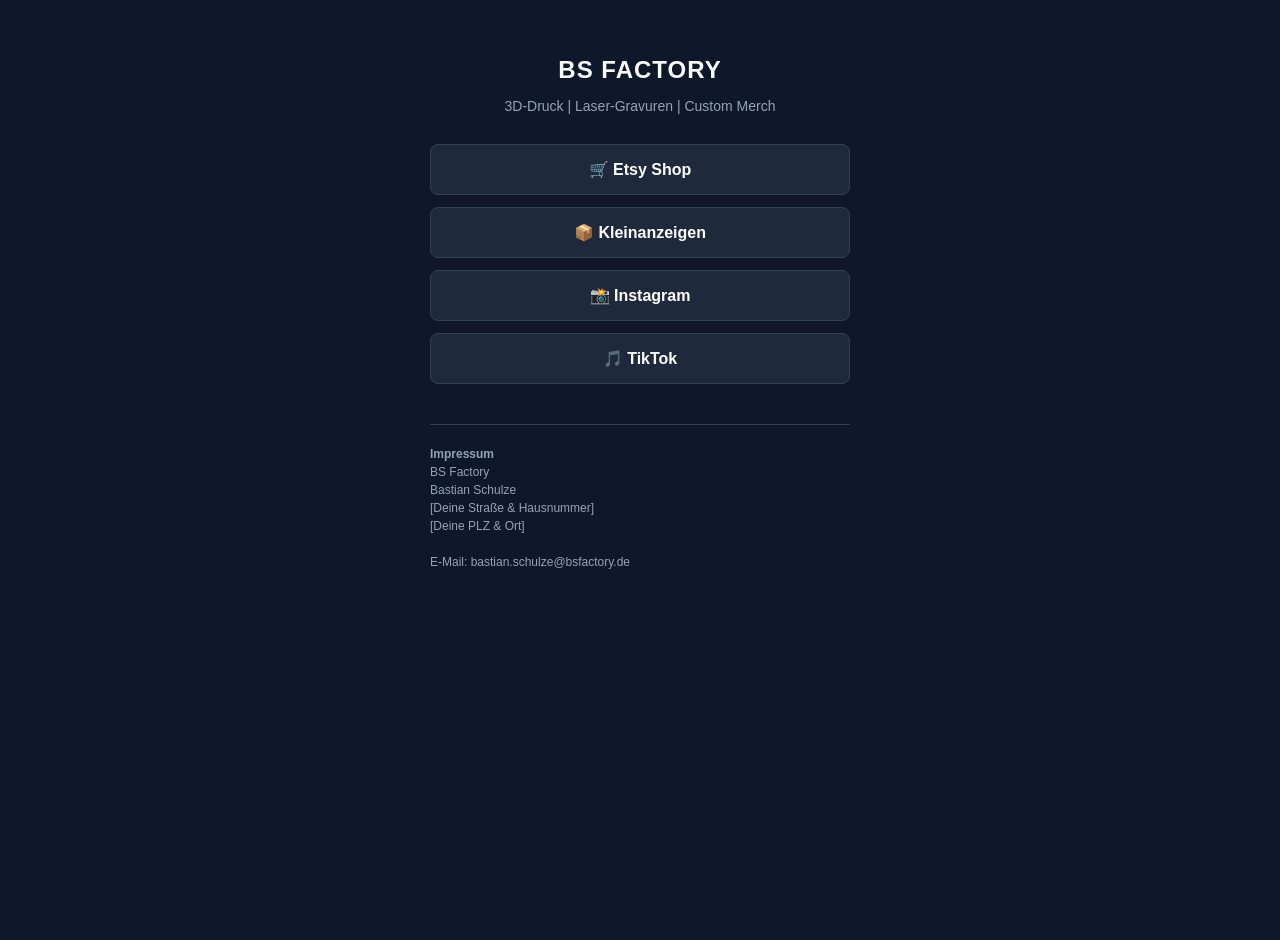
==== index.html @ 477f0db8 "Rename gemini-code-1785264248772.html to index.html" ====
<!DOCTYPE html>
<html lang="de">
<head>
    <meta charset="UTF-8">
    <meta name="viewport" content="width=device-width, initial-scale=1.0">
    <title>BS Factory | Übersichtsseite</title>
    <style>
        body { font-family: -apple-system, BlinkMacSystemFont, "Segoe UI", Roboto, Helvetica, Arial, sans-serif; background-color: #0f172a; color: #f8fafc; margin: 0; padding: 20px; display: flex; justify-content: center; min-height: 100vh; }
        .container { max-width: 420px; width: 100%; text-align: center; padding-top: 20px; }
        h1 { font-size: 24px; font-weight: bold; margin-bottom: 5px; letter-spacing: 1px; }
        p.subtitle { color: #94a3b8; font-size: 14px; margin-bottom: 30px; }
        .btn { display: block; background-color: #1e293b; color: #ffffff; text-decoration: none; padding: 15px 20px; margin-bottom: 12px; border-radius: 8px; font-weight: 600; border: 1px solid #334155; transition: all 0.2s ease; }
        .btn:hover { background-color: #334155; border-color: #475569; transform: translateY(-2px); }
        .legal { margin-top: 40px; padding-top: 20px; border-top: 1px solid #334155; font-size: 12px; color: #94a3b8; text-align: left; line-height: 1.5; }
    </style>
</head>
<body>
    <div class="container">
        <h1>BS FACTORY</h1>
        <p class="subtitle">3D-Druck | Laser-Gravuren | Custom Merch</p>

        <!-- Deine Links -->
        <a href="https://www.etsy.com/shop/DEIN-ETSY-SHOP" class="btn" target="_blank">🛒 Etsy Shop</a>
        <a href="https://www.kleinanzeigen.de/pro/DEIN-PROFIL" class="btn" target="_blank">📦 Kleinanzeigen</a>
        <a href="https://www.instagram.com/DEIN-INSTAGRAM" class="btn" target="_blank">📸 Instagram</a>
        <a href="https://www.tiktok.com/@DEIN-TIKTOK" class="btn" target="_blank">🎵 TikTok</a>

        <!-- Rechtssicheres Impressum -->
        <div class="legal">
            <strong>Impressum</strong><br>
            BS Factory<br>
            Bastian Schulze<br>
            [Deine Straße & Hausnummer]<br>
            [Deine PLZ & Ort]<br><br>
            E-Mail: bastian.schulze@bsfactory.de
        </div>
    </div>
</body>
</html>
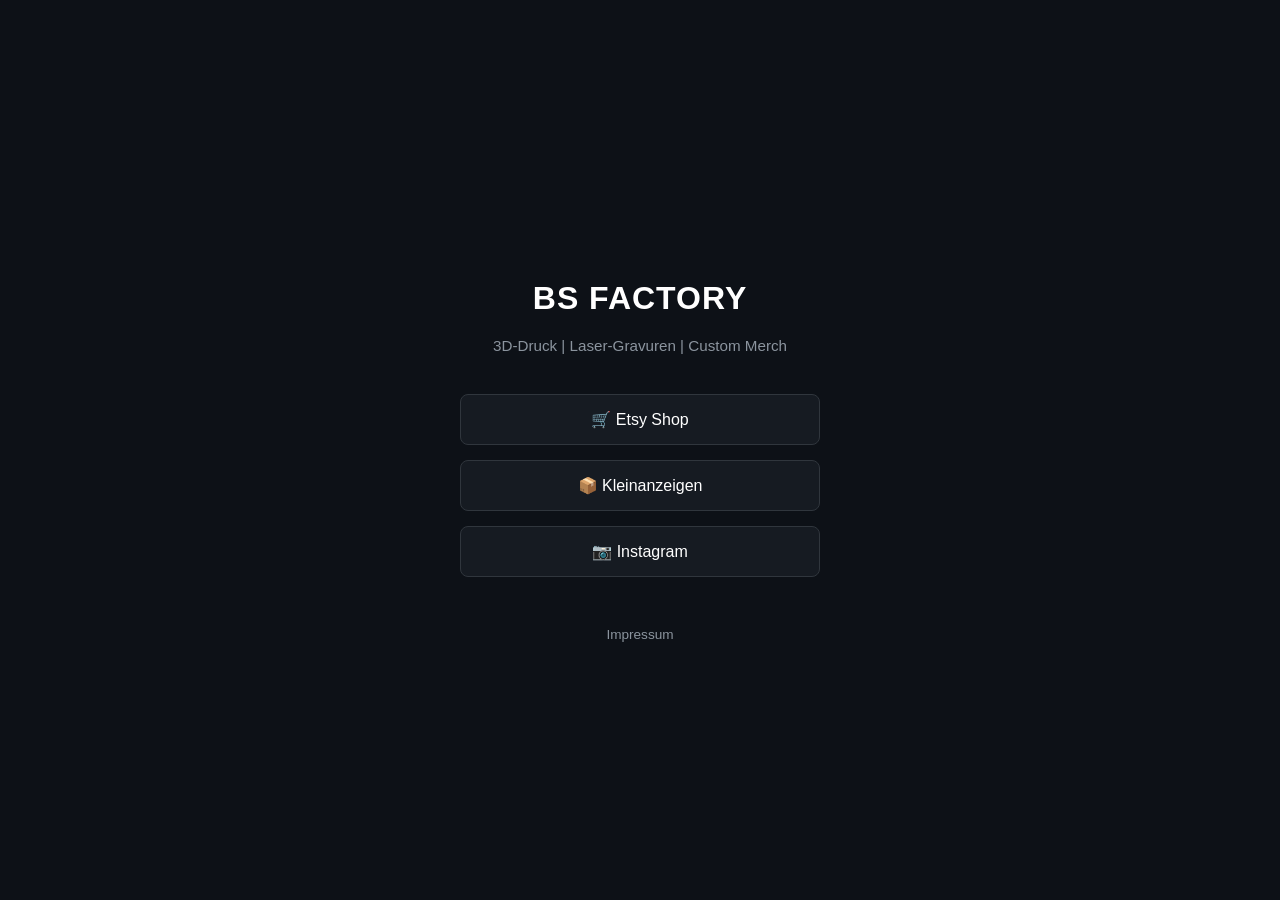
==== commit b84fe62a: "Refactor index.html with new styles and links Updated the title and improved the styling of the page" ====
--- a/index.html
+++ b/index.html
@@ -3,37 +3,83 @@
 <head>
     <meta charset="UTF-8">
     <meta name="viewport" content="width=device-width, initial-scale=1.0">
-    <title>BS Factory | Übersichtsseite</title>
+    <title>BS Factory</title>
     <style>
-        body { font-family: -apple-system, BlinkMacSystemFont, "Segoe UI", Roboto, Helvetica, Arial, sans-serif; background-color: #0f172a; color: #f8fafc; margin: 0; padding: 20px; display: flex; justify-content: center; min-height: 100vh; }
-        .container { max-width: 420px; width: 100%; text-align: center; padding-top: 20px; }
-        h1 { font-size: 24px; font-weight: bold; margin-bottom: 5px; letter-spacing: 1px; }
-        p.subtitle { color: #94a3b8; font-size: 14px; margin-bottom: 30px; }
-        .btn { display: block; background-color: #1e293b; color: #ffffff; text-decoration: none; padding: 15px 20px; margin-bottom: 12px; border-radius: 8px; font-weight: 600; border: 1px solid #334155; transition: all 0.2s ease; }
-        .btn:hover { background-color: #334155; border-color: #475569; transform: translateY(-2px); }
-        .legal { margin-top: 40px; padding-top: 20px; border-top: 1px solid #334155; font-size: 12px; color: #94a3b8; text-align: left; line-height: 1.5; }
+        body {
+            background-color: #0d1117;
+            color: #c9d1d9;
+            font-family: -apple-system, BlinkMacSystemFont, "Segoe UI", Roboto, Helvetica, Arial, sans-serif;
+            display: flex;
+            flex-direction: column;
+            align-items: center;
+            justify-content: center;
+            min-height: 100vh;
+            margin: 0;
+        }
+        h1 {
+            font-size: 2rem;
+            margin-bottom: 5px;
+            color: #ffffff;
+            letter-spacing: 1px;
+        }
+        p {
+            color: #8b949e;
+            font-size: 0.95rem;
+            margin-bottom: 40px;
+        }
+        .links-container {
+            display: flex;
+            flex-direction: column;
+            gap: 15px;
+            width: 100%;
+            max-width: 400px;
+            padding: 0 20px;
+            box-sizing: border-box;
+        }
+        .btn {
+            background-color: #161b22;
+            color: #ffffff;
+            border: 1px solid #30363d;
+            padding: 15px 20px;
+            text-align: center;
+            text-decoration: none;
+            border-radius: 8px;
+            font-size: 1rem;
+            font-weight: 500;
+            transition: all 0.2s ease;
+        }
+        .btn:hover {
+            background-color: #21262d;
+            border-color: #8b949e;
+        }
+        footer {
+            margin-top: 50px;
+            font-size: 0.85rem;
+        }
+        footer a {
+            color: #8b949e;
+            text-decoration: none;
+        }
+        footer a:hover {
+            color: #ffffff;
+            text-decoration: underline;
+        }
     </style>
 </head>
 <body>
-    <div class="container">
-        <h1>BS FACTORY</h1>
-        <p class="subtitle">3D-Druck | Laser-Gravuren | Custom Merch</p>
 
-        <!-- Deine Links -->
-        <a href="https://www.etsy.com/shop/DEIN-ETSY-SHOP" class="btn" target="_blank">🛒 Etsy Shop</a>
-        <a href="https://www.kleinanzeigen.de/pro/DEIN-PROFIL" class="btn" target="_blank">📦 Kleinanzeigen</a>
-        <a href="https://www.instagram.com/DEIN-INSTAGRAM" class="btn" target="_blank">📸 Instagram</a>
-        <a href="https://www.tiktok.com/@DEIN-TIKTOK" class="btn" target="_blank">🎵 TikTok</a>
+    <h1>BS FACTORY</h1>
+    <p>3D-Druck | Laser-Gravuren | Custom Merch</p>
 
-        <!-- Rechtssicheres Impressum -->
-        <div class="legal">
-            <strong>Impressum</strong><br>
-            BS Factory<br>
-            Bastian Schulze<br>
-            [Deine Straße & Hausnummer]<br>
-            [Deine PLZ & Ort]<br><br>
-            E-Mail: bastian.schulze@bsfactory.de
-        </div>
+    <div class="links-container">
+        <a href="https://www.etsy.com/shop/BSFactoryOfficial?ref=dashboard-header" class="btn" target="_blank" rel="noopener">🛒 Etsy Shop</a>
+        <a href="https://www.kleinanzeigen.de/s-bestandsliste.html?userId=76785215" class="btn" target="_blank" rel="noopener">📦 Kleinanzeigen</a>
+        <a href="https://www.instagram.com/bsfactory.official/" class="btn" target="_blank" rel="noopener">📷 Instagram</a>
     </div>
+
+    <footer>
+        <a href="impressum.html">Impressum</a>
+    </footer>
+
 </body>
 </html>
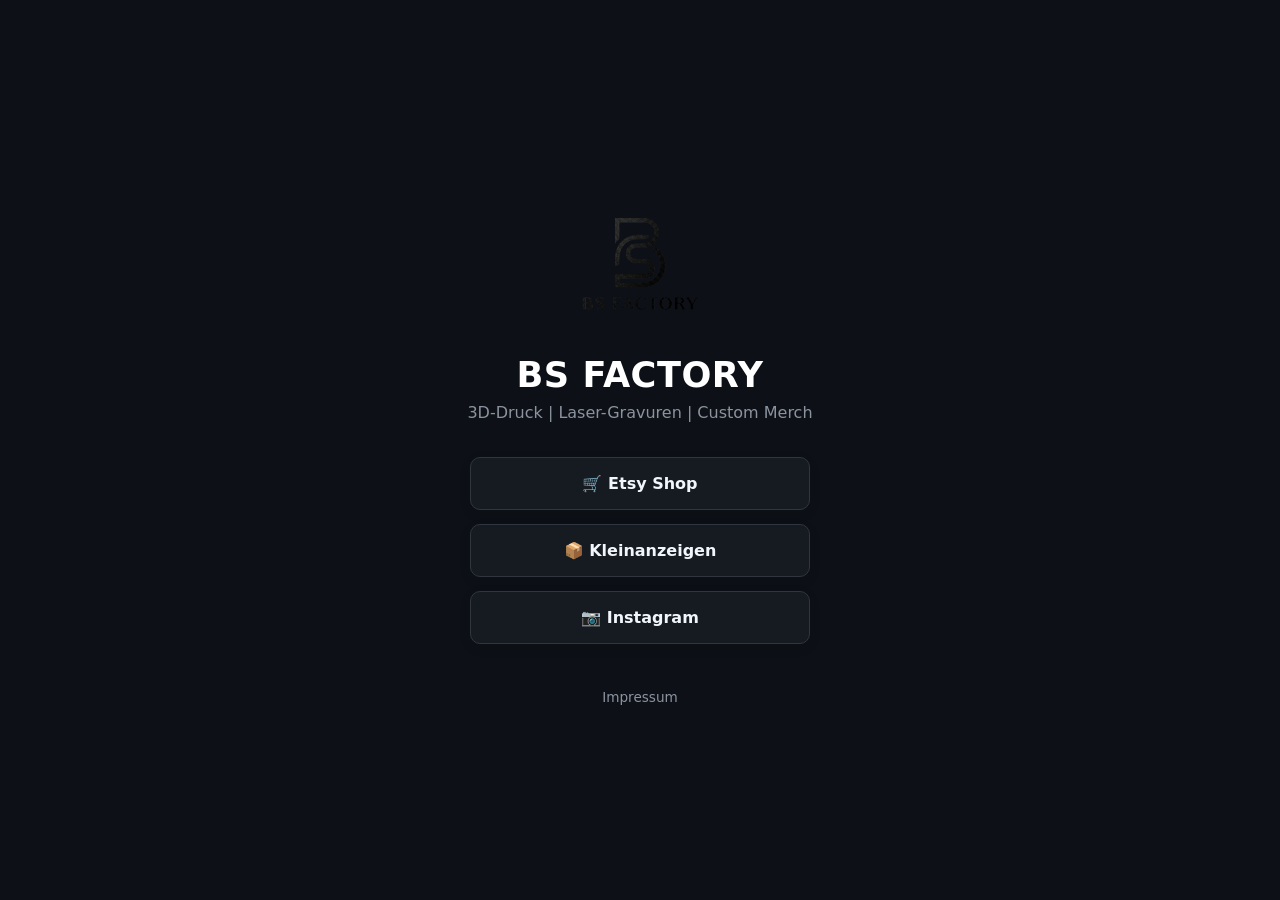
==== commit 31ea23c1: "Update styles and layout in index.html" ====
--- a/index.html
+++ b/index.html
@@ -7,58 +7,68 @@
     <style>
         body {
             background-color: #0d1117;
-            color: #c9d1d9;
-            font-family: -apple-system, BlinkMacSystemFont, "Segoe UI", Roboto, Helvetica, Arial, sans-serif;
+            color: #f0f6fc;
+            font-family: system-ui, -apple-system, BlinkMacSystemFont, "Segoe UI", Roboto, Oxygen, Ubuntu, Cantarell, sans-serif;
             display: flex;
             flex-direction: column;
             align-items: center;
             justify-content: center;
             min-height: 100vh;
             margin: 0;
+            text-align: center;
+        }
+        .logo {
+            max-width: 140px;
+            height: auto;
+            margin-bottom: 20px;
         }
         h1 {
-            font-size: 2rem;
-            margin-bottom: 5px;
+            font-size: 2.2rem;
+            margin: 0 0 8px 0;
             color: #ffffff;
-            letter-spacing: 1px;
+            font-weight: 700;
+            letter-spacing: 0.5px;
         }
         p {
             color: #8b949e;
-            font-size: 0.95rem;
-            margin-bottom: 40px;
+            font-size: 1rem;
+            margin: 0 0 35px 0;
         }
         .links-container {
             display: flex;
             flex-direction: column;
-            gap: 15px;
+            gap: 14px;
             width: 100%;
-            max-width: 400px;
+            max-width: 380px;
             padding: 0 20px;
             box-sizing: border-box;
         }
         .btn {
             background-color: #161b22;
-            color: #ffffff;
+            color: #f0f6fc;
             border: 1px solid #30363d;
-            padding: 15px 20px;
+            padding: 16px 20px;
             text-align: center;
             text-decoration: none;
-            border-radius: 8px;
+            border-radius: 10px;
             font-size: 1rem;
-            font-weight: 500;
+            font-weight: 600;
             transition: all 0.2s ease;
+            box-shadow: 0 4px 12px rgba(0, 0, 0, 0.1);
         }
         .btn:hover {
             background-color: #21262d;
             border-color: #8b949e;
+            transform: translateY(-1px);
         }
         footer {
-            margin-top: 50px;
+            margin-top: 45px;
             font-size: 0.85rem;
         }
         footer a {
             color: #8b949e;
             text-decoration: none;
+            transition: color 0.2s;
         }
         footer a:hover {
             color: #ffffff;
@@ -67,6 +77,9 @@
     </style>
 </head>
 <body>
+
+    <!-- Falls dein Logo anders heißt, passe hier den Dateinamen bei 'src' an -->
+    <img src="logo.png" alt="BS Factory Logo" class="logo">
 
     <h1>BS FACTORY</h1>
     <p>3D-Druck | Laser-Gravuren | Custom Merch</p>
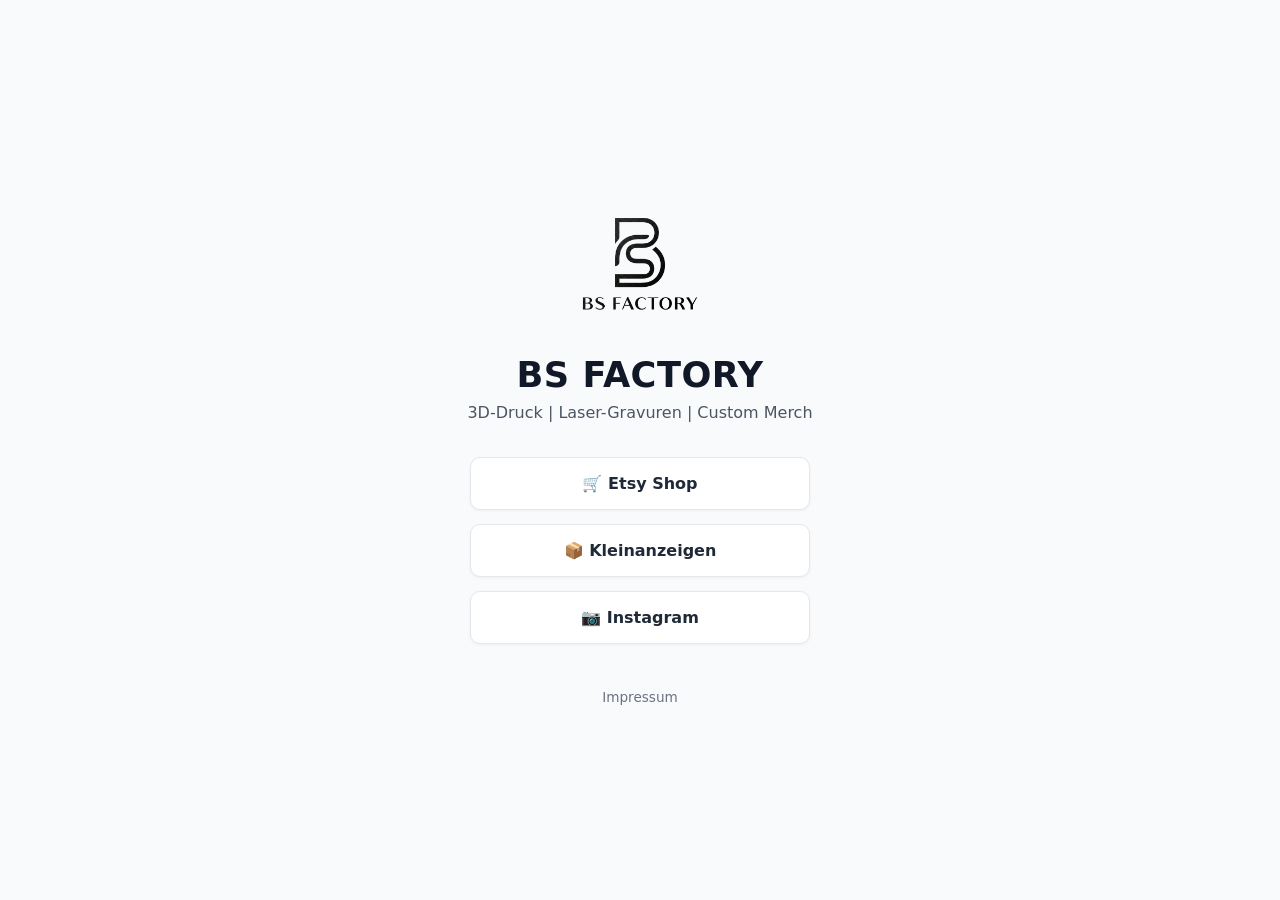
==== commit fcf222fd: "Change background and text colors in index.html Updated the color scheme and styles for improved aes" ====
--- a/index.html
+++ b/index.html
@@ -6,8 +6,8 @@
     <title>BS Factory</title>
     <style>
         body {
-            background-color: #0d1117;
-            color: #f0f6fc;
+            background-color: #f9fafb;
+            color: #1f2937;
             font-family: system-ui, -apple-system, BlinkMacSystemFont, "Segoe UI", Roboto, Oxygen, Ubuntu, Cantarell, sans-serif;
             display: flex;
             flex-direction: column;
@@ -25,12 +25,12 @@
         h1 {
             font-size: 2.2rem;
             margin: 0 0 8px 0;
-            color: #ffffff;
+            color: #111827;
             font-weight: 700;
             letter-spacing: 0.5px;
         }
         p {
-            color: #8b949e;
+            color: #4b5563;
             font-size: 1rem;
             margin: 0 0 35px 0;
         }
@@ -44,9 +44,9 @@
             box-sizing: border-box;
         }
         .btn {
-            background-color: #161b22;
-            color: #f0f6fc;
-            border: 1px solid #30363d;
+            background-color: #ffffff;
+            color: #1f2937;
+            border: 1px solid #e5e7eb;
             padding: 16px 20px;
             text-align: center;
             text-decoration: none;
@@ -54,11 +54,11 @@
             font-size: 1rem;
             font-weight: 600;
             transition: all 0.2s ease;
-            box-shadow: 0 4px 12px rgba(0, 0, 0, 0.1);
+            box-shadow: 0 1px 3px rgba(0, 0, 0, 0.05);
         }
         .btn:hover {
-            background-color: #21262d;
-            border-color: #8b949e;
+            background-color: #f3f4f6;
+            border-color: #d1d5db;
             transform: translateY(-1px);
         }
         footer {
@@ -66,19 +66,18 @@
             font-size: 0.85rem;
         }
         footer a {
-            color: #8b949e;
+            color: #6b7280;
             text-decoration: none;
             transition: color 0.2s;
         }
         footer a:hover {
-            color: #ffffff;
+            color: #111827;
             text-decoration: underline;
         }
     </style>
 </head>
 <body>
 
-    <!-- Falls dein Logo anders heißt, passe hier den Dateinamen bei 'src' an -->
     <img src="logo.png" alt="BS Factory Logo" class="logo">
 
     <h1>BS FACTORY</h1>
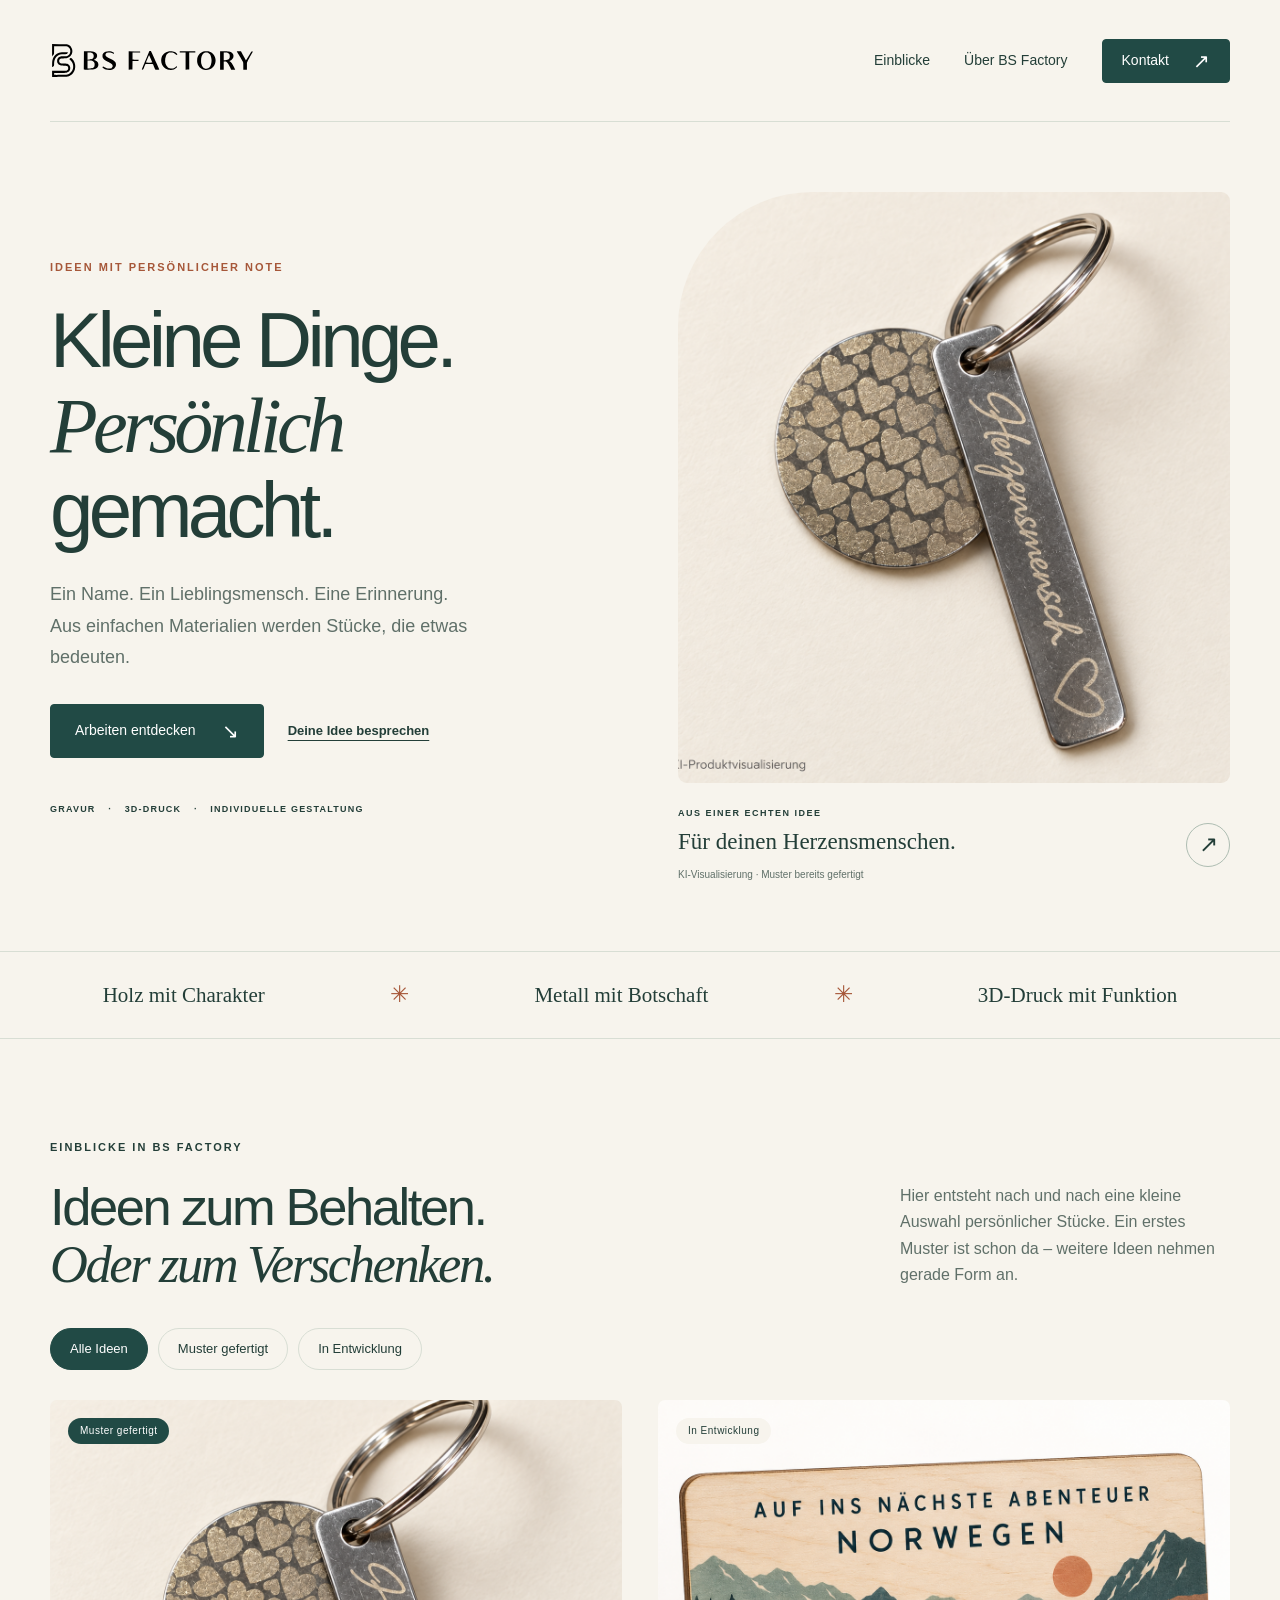
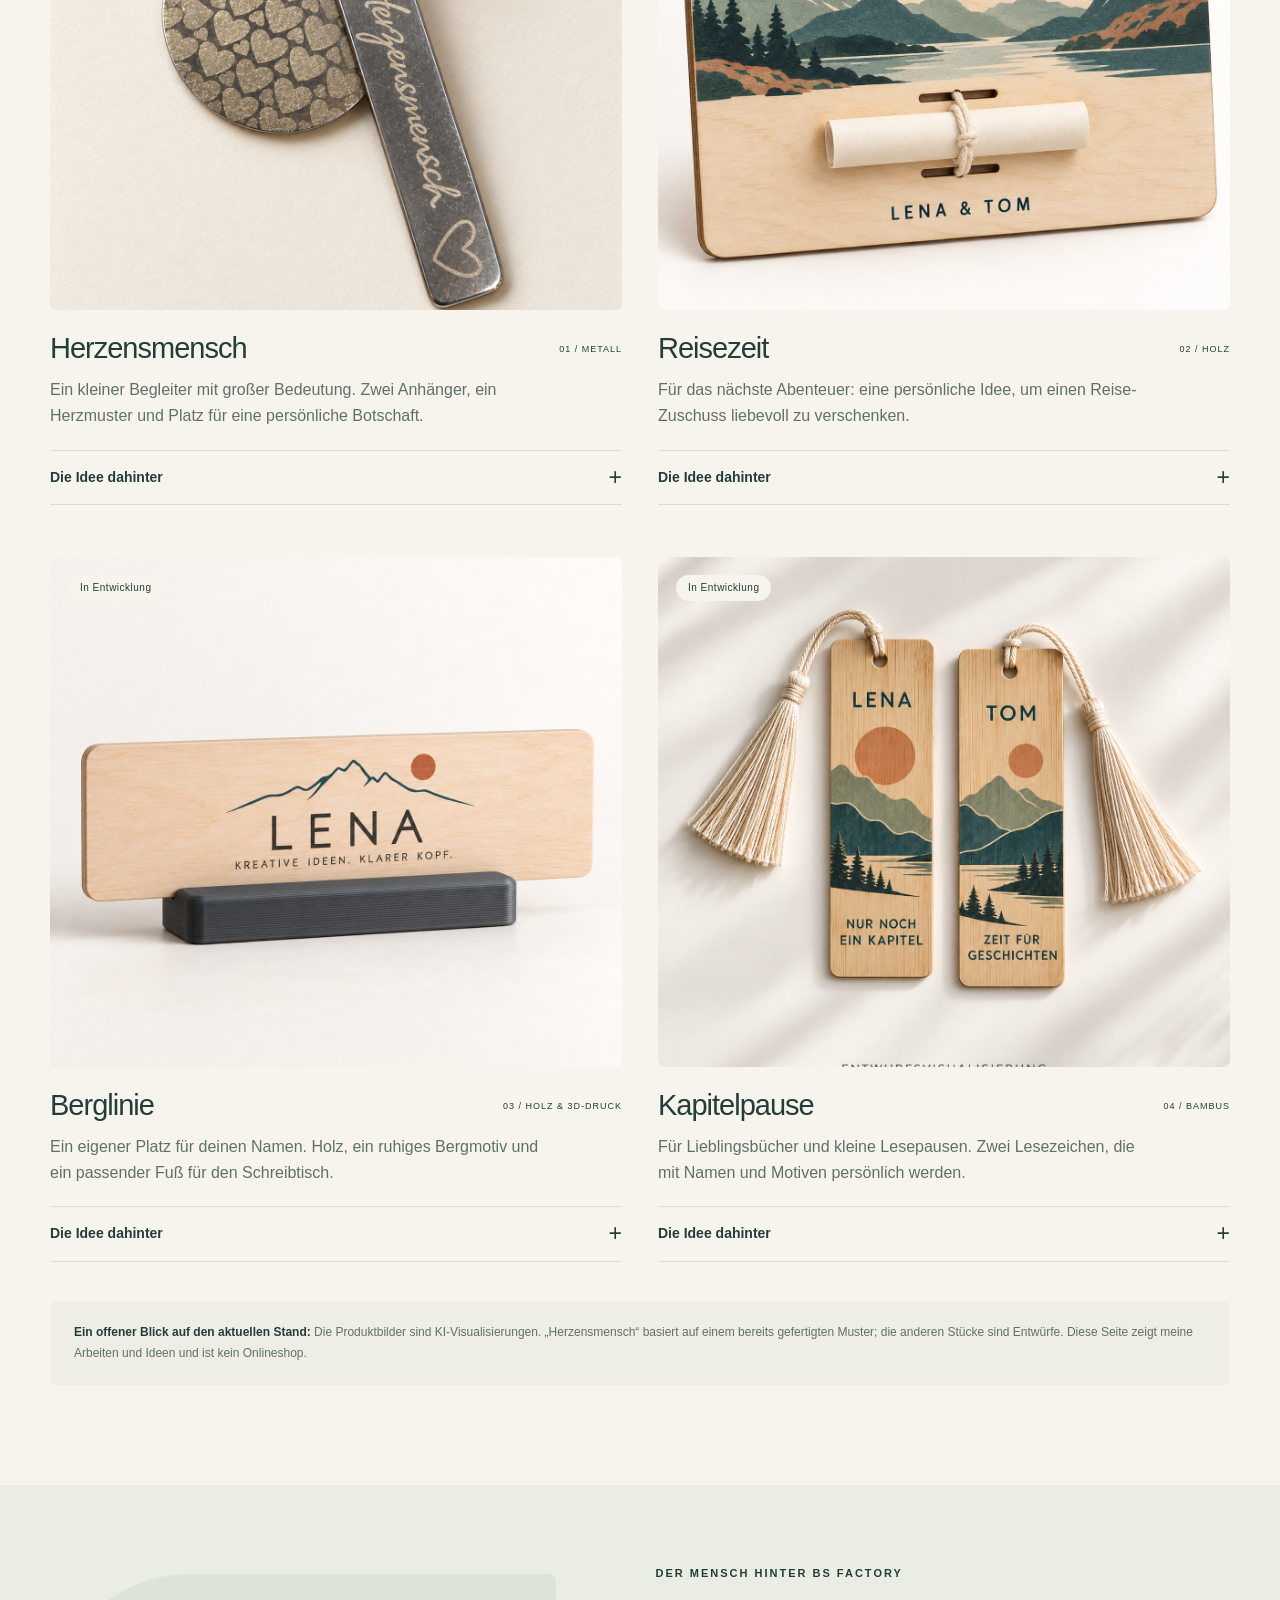
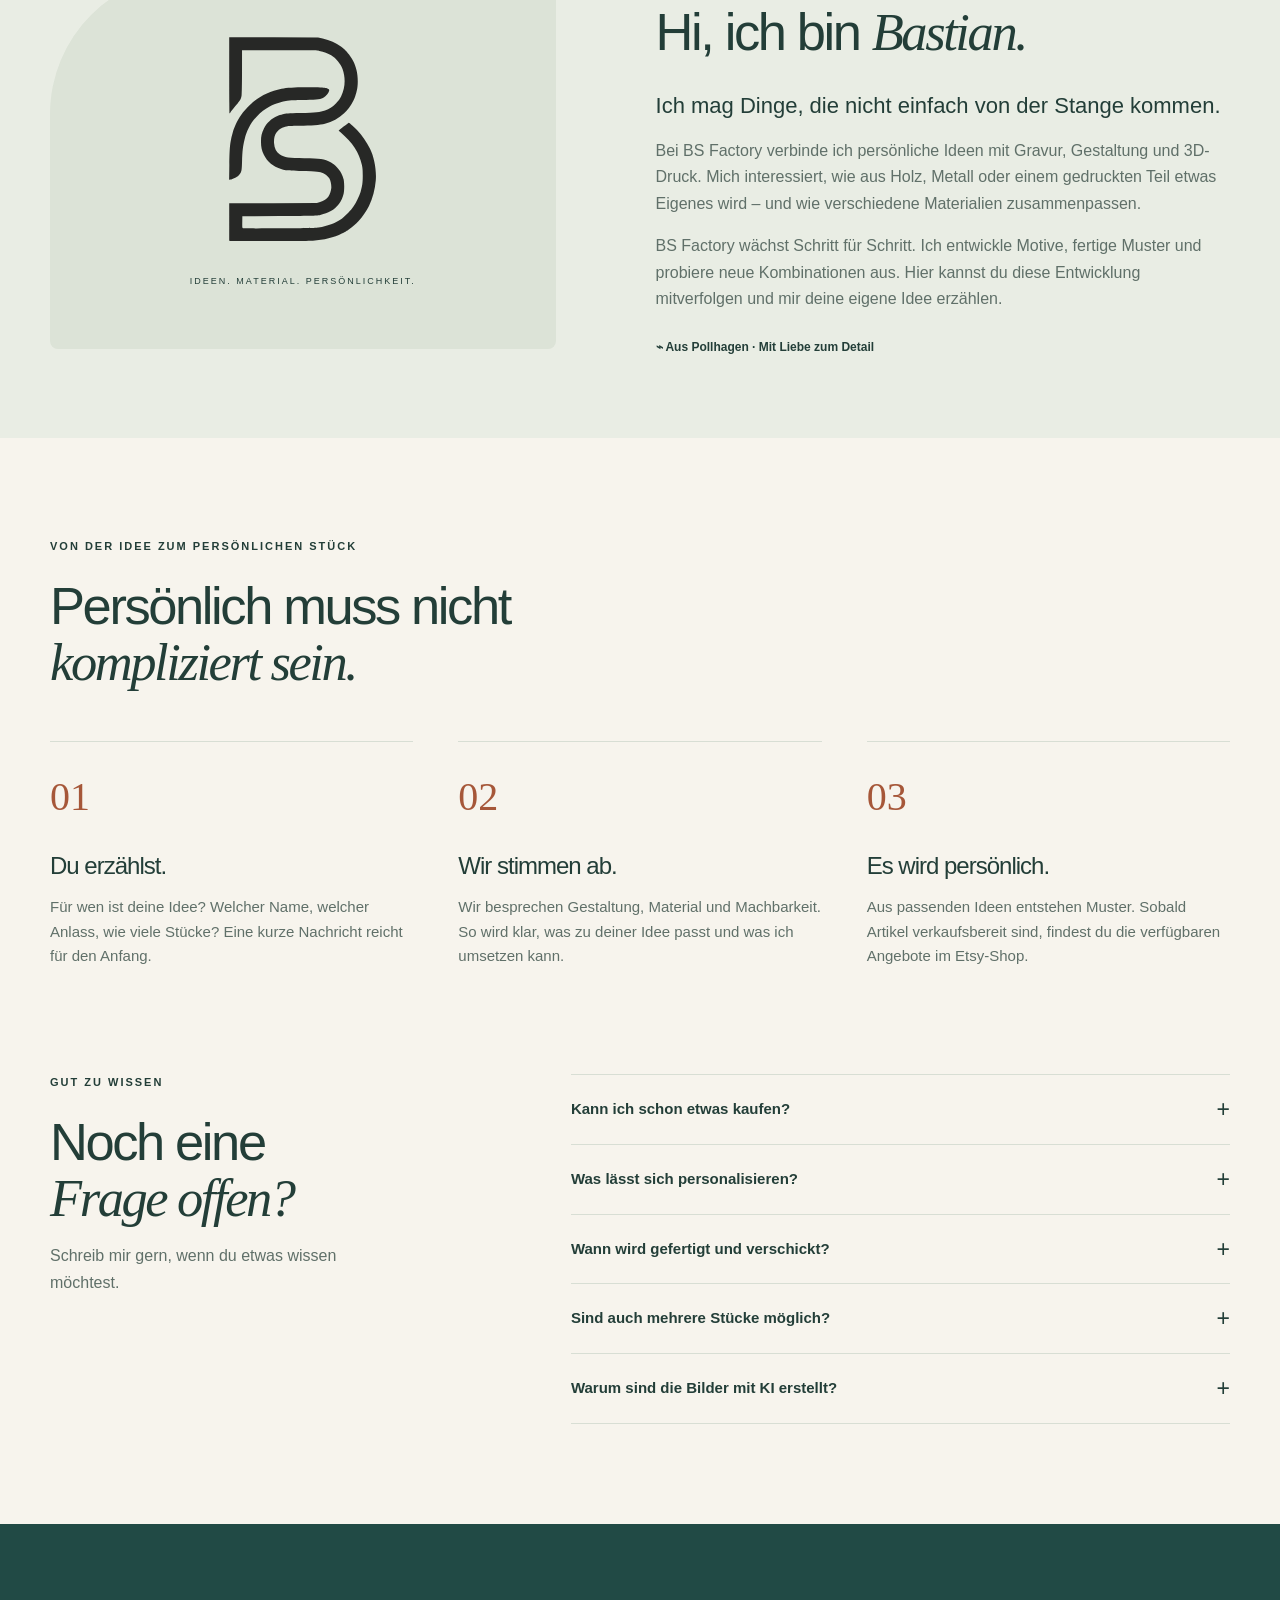
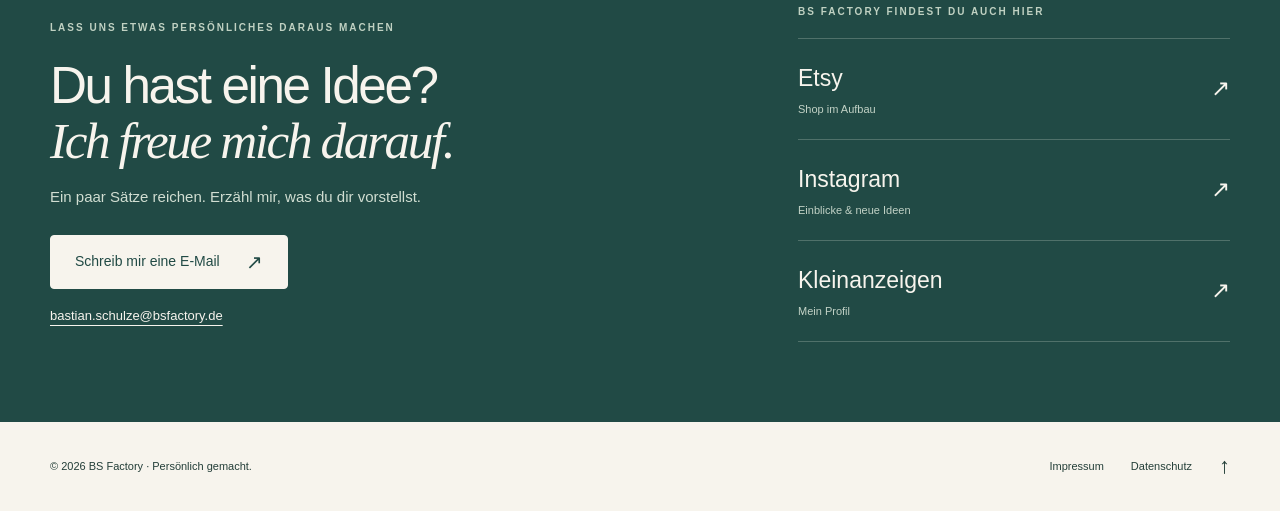
==== commit 46fce0c8: "BS Factory: vollständige responsive Webseite mit Produktideen und Kontakt Ersetzt die bisherige Link" ====
--- a/index.html
+++ b/index.html
@@ -1,97 +1,36 @@
-<!DOCTYPE html>
+<!doctype html>
 <html lang="de">
 <head>
-    <meta charset="UTF-8">
-    <meta name="viewport" content="width=device-width, initial-scale=1.0">
-    <title>BS Factory</title>
-    <style>
-        body {
-            background-color: #f9fafb;
-            color: #1f2937;
-            font-family: system-ui, -apple-system, BlinkMacSystemFont, "Segoe UI", Roboto, Oxygen, Ubuntu, Cantarell, sans-serif;
-            display: flex;
-            flex-direction: column;
-            align-items: center;
-            justify-content: center;
-            min-height: 100vh;
-            margin: 0;
-            text-align: center;
-        }
-        .logo {
-            max-width: 140px;
-            height: auto;
-            margin-bottom: 20px;
-        }
-        h1 {
-            font-size: 2.2rem;
-            margin: 0 0 8px 0;
-            color: #111827;
-            font-weight: 700;
-            letter-spacing: 0.5px;
-        }
-        p {
-            color: #4b5563;
-            font-size: 1rem;
-            margin: 0 0 35px 0;
-        }
-        .links-container {
-            display: flex;
-            flex-direction: column;
-            gap: 14px;
-            width: 100%;
-            max-width: 380px;
-            padding: 0 20px;
-            box-sizing: border-box;
-        }
-        .btn {
-            background-color: #ffffff;
-            color: #1f2937;
-            border: 1px solid #e5e7eb;
-            padding: 16px 20px;
-            text-align: center;
-            text-decoration: none;
-            border-radius: 10px;
-            font-size: 1rem;
-            font-weight: 600;
-            transition: all 0.2s ease;
-            box-shadow: 0 1px 3px rgba(0, 0, 0, 0.05);
-        }
-        .btn:hover {
-            background-color: #f3f4f6;
-            border-color: #d1d5db;
-            transform: translateY(-1px);
-        }
-        footer {
-            margin-top: 45px;
-            font-size: 0.85rem;
-        }
-        footer a {
-            color: #6b7280;
-            text-decoration: none;
-            transition: color 0.2s;
-        }
-        footer a:hover {
-            color: #111827;
-            text-decoration: underline;
-        }
-    </style>
+  <meta charset="utf-8"><meta name="viewport" content="width=device-width, initial-scale=1">
+  <title>BS Factory – Persönliche Gravuren & kreative Einzelstücke</title>
+  <meta name="description" content="Persönliche Ideen aus Holz, Metall und 3D-Druck. Entdecke Muster und neue Entwürfe von BS Factory aus Pollhagen und besprich deine eigene Idee mit Bastian.">
+  <meta name="theme-color" content="#f7f4ed"><link rel="canonical" href="https://bsfactory.de/">
+  <meta property="og:title" content="BS Factory – Kleine Dinge. Persönlich gemacht."><meta property="og:description" content="Gravur, 3D-Druck und individuelle Gestaltung aus Pollhagen. Einblicke in die Ideen von BS Factory."><meta property="og:type" content="website"><meta property="og:locale" content="de_DE"><meta property="og:url" content="https://bsfactory.de/"><meta property="og:image" content="https://bsfactory.de/herzensmensch.png"><meta property="og:image:alt" content="KI-Visualisierung des gefertigten Herzensmensch-Schlüsselanhängers">
+  <link rel="icon" href="favicon.svg" type="image/svg+xml"><link rel="stylesheet" href="style.css"><script src="site.js" defer></script>
 </head>
-<body>
-
-    <img src="logo.png" alt="BS Factory Logo" class="logo">
-
-    <h1>BS FACTORY</h1>
-    <p>3D-Druck | Laser-Gravuren | Custom Merch</p>
-
-    <div class="links-container">
-        <a href="https://www.etsy.com/shop/BSFactoryOfficial?ref=dashboard-header" class="btn" target="_blank" rel="noopener">🛒 Etsy Shop</a>
-        <a href="https://www.kleinanzeigen.de/s-bestandsliste.html?userId=76785215" class="btn" target="_blank" rel="noopener">📦 Kleinanzeigen</a>
-        <a href="https://www.instagram.com/bsfactory.official/" class="btn" target="_blank" rel="noopener">📷 Instagram</a>
-    </div>
-
-    <footer>
-        <a href="impressum.html">Impressum</a>
-    </footer>
-
-</body>
-</html>
+<body id="oben">
+<a class="skip" href="#inhalt">Zum Inhalt</a>
+<header class="header wrap"><a class="brand" href="./" aria-label="BS Factory – Startseite"><img src="marke.svg" width="205" height="70" alt="BS Factory"></a><nav aria-label="Hauptnavigation"><a class="nav-extra" href="#arbeiten">Einblicke</a><a class="nav-extra" href="#werkstatt">Über BS Factory</a><a class="button small" href="#kontakt">Kontakt <span aria-hidden="true">↗</span></a></nav></header>
+<main id="inhalt">
+<section class="hero wrap" aria-labelledby="hero-title">
+  <div class="hero-copy"><p class="eyebrow">IDEEN MIT PERSÖNLICHER NOTE</p><h1 id="hero-title">Kleine Dinge.<br><em>Persönlich</em><br>gemacht.</h1><p class="intro">Ein Name. Ein Lieblingsmensch. Eine Erinnerung. Aus einfachen Materialien werden Stücke, die etwas bedeuten.</p><div class="actions"><a class="button" href="#arbeiten">Arbeiten entdecken <span aria-hidden="true">↘</span></a><a class="text-link" href="#kontakt">Deine Idee besprechen</a></div><p class="hero-meta">GRAVUR <span>·</span> 3D-DRUCK <span>·</span> INDIVIDUELLE GESTALTUNG</p></div>
+  <figure class="hero-figure"><img src="herzensmensch.png" width="1254" height="1254" fetchpriority="high" alt="KI-Produktvisualisierung: Schlüsselring mit runder Herzmuster-Plakette und länglichem Anhänger mit der Gravur Herzensmensch"><figcaption><div><span class="eyebrow">AUS EINER ECHTEN IDEE</span><strong>Für deinen Herzensmenschen.</strong><span class="picture-label">KI-Visualisierung · Muster bereits gefertigt</span></div><a href="#herzensmensch" aria-label="Mehr zum Herzensmensch-Schlüsselanhänger">↗</a></figcaption></figure>
+</section>
+<div class="material-band" aria-label="Materialien und Möglichkeiten"><div class="wrap"><span>Holz mit Charakter</span><b aria-hidden="true">✳</b><span>Metall mit Botschaft</span><b aria-hidden="true">✳</b><span>3D-Druck mit Funktion</span></div></div>
+<section class="section wrap" id="arbeiten" aria-labelledby="arbeiten-title">
+  <div class="section-heading"><div><p class="eyebrow">EINBLICKE IN BS FACTORY</p><h2 id="arbeiten-title">Ideen zum Behalten.<br><em>Oder zum Verschenken.</em></h2></div><p>Hier entsteht nach und nach eine kleine Auswahl persönlicher Stücke. Ein erstes Muster ist schon da – weitere Ideen nehmen gerade Form an.</p></div>
+  <div class="filters" role="group" aria-label="Arbeiten filtern" hidden><button type="button" data-filter="alle" aria-pressed="true">Alle Ideen</button><button type="button" data-filter="muster" aria-pressed="false">Muster gefertigt</button><button type="button" data-filter="entwurf" aria-pressed="false">In Entwicklung</button></div><p id="filter-status" class="sr-only" role="status" aria-live="polite"></p>
+  <div class="products">
+    <article class="product" data-kind="muster" id="herzensmensch"><div class="product-image"><img src="herzensmensch.png" width="1254" height="1254" loading="lazy" alt="KI-Visualisierung des Herzensmensch-Schlüsselanhängers mit zwei gravierten Metallplaketten"><span class="badge">Muster gefertigt</span></div><div class="product-heading"><h3>Herzensmensch</h3><span>01 / METALL</span></div><p>Ein kleiner Begleiter mit großer Bedeutung. Zwei Anhänger, ein Herzmuster und Platz für eine persönliche Botschaft.</p><details><summary>Die Idee dahinter <span aria-hidden="true">+</span></summary><p>Dieses Muster habe ich bereits selbst gefertigt. Ein runder Anhänger mit Herzmuster trifft auf eine längliche Gravurplakette. Auch Namen, ein Datum oder ein kurzer Wunschtext sind als Varianten denkbar. Die genaue Umsetzung stimmen wir vorher ab.</p><p>Das Bild ist eine KI-Visualisierung auf Grundlage des echten Musters. Oberfläche und Gravur können im Original abweichen.</p></details></article>
+    <article class="product" data-kind="entwurf"><div class="product-image"><img src="reisezeit.png" width="1254" height="1254" loading="lazy" alt="KI-Entwurf einer dekorativen Reise-Geldgeschenkkarte aus Holz"><span class="badge draft">In Entwicklung</span></div><div class="product-heading"><h3>Reisezeit</h3><span>02 / HOLZ</span></div><p>Für das nächste Abenteuer: eine persönliche Idee, um einen Reise-Zuschuss liebevoll zu verschenken.</p><details><summary>Die Idee dahinter <span aria-hidden="true">+</span></summary><p>Geplant ist ein Geldgeschenk aus Holz mit Reisemotiv und persönlichem Text. Die Kombination aus Gravur und farbiger Gestaltung soll aus einem Geldgeschenk eine kleine Erinnerung machen.</p><p>KI-Entwurf. Material, Maße und Herstellung werden noch am echten Muster geprüft. Noch nicht bestellbar.</p></details></article>
+    <article class="product" data-kind="entwurf"><div class="product-image"><img src="berglinie.png" width="1254" height="1254" loading="lazy" alt="KI-Entwurf eines Namensschildes mit Bergmotiv und passendem Standfuß"><span class="badge draft">In Entwicklung</span></div><div class="product-heading"><h3>Berglinie</h3><span>03 / HOLZ &amp; 3D-DRUCK</span></div><p>Ein eigener Platz für deinen Namen. Holz, ein ruhiges Bergmotiv und ein passender Fuß für den Schreibtisch.</p><details><summary>Die Idee dahinter <span aria-hidden="true">+</span></summary><p>Ein Namensschild, bei dem graviertes Holz und ein gedruckter Standfuß zusammenkommen. Gedacht für den eigenen Arbeitsplatz oder als persönliches Geschenk zum Neustart.</p><p>KI-Entwurf. Material, Maße, Standfestigkeit und Herstellung werden noch am echten Muster geprüft. Noch nicht bestellbar.</p></details></article>
+    <article class="product" data-kind="entwurf"><div class="product-image"><img src="kapitelpause.png" width="1254" height="1254" loading="lazy" alt="KI-Entwurf eines Sets aus zwei persönlich gestalteten Lesezeichen"><span class="badge draft">In Entwicklung</span></div><div class="product-heading"><h3>Kapitelpause</h3><span>04 / BAMBUS</span></div><p>Für Lieblingsbücher und kleine Lesepausen. Zwei Lesezeichen, die mit Namen und Motiven persönlich werden.</p><details><summary>Die Idee dahinter <span aria-hidden="true">+</span></summary><p>Geplant ist ein Lesezeichen-Duo aus Bambus mit persönlicher Gestaltung. Eine kleine Aufmerksamkeit für Leseratten – oder für die gemeinsame Freude an guten Geschichten.</p><p>KI-Entwurf. Rohlinge, Maße und Gestaltung werden noch am echten Muster geprüft. Noch nicht bestellbar.</p></details></article>
+  </div>
+  <p class="image-note"><strong>Ein offener Blick auf den aktuellen Stand:</strong> Die Produktbilder sind KI-Visualisierungen. „Herzensmensch“ basiert auf einem bereits gefertigten Muster; die anderen Stücke sind Entwürfe. Diese Seite zeigt meine Arbeiten und Ideen und ist kein Onlineshop.</p>
+</section>
+<section class="about" id="werkstatt" aria-labelledby="about-title"><div class="wrap about-grid"><div class="brand-tile" aria-hidden="true"><img src="favicon.svg" width="230" height="230" alt=""><span>IDEEN. MATERIAL. PERSÖNLICHKEIT.</span></div><div><p class="eyebrow">DER MENSCH HINTER BS FACTORY</p><h2 id="about-title">Hi, ich bin <em>Bastian.</em></h2><p class="large-copy">Ich mag Dinge, die nicht einfach von der Stange kommen.</p><p>Bei BS Factory verbinde ich persönliche Ideen mit Gravur, Gestaltung und 3D-Druck. Mich interessiert, wie aus Holz, Metall oder einem gedruckten Teil etwas Eigenes wird – und wie verschiedene Materialien zusammenpassen.</p><p>BS Factory wächst Schritt für Schritt. Ich entwickle Motive, fertige Muster und probiere neue Kombinationen aus. Hier kannst du diese Entwicklung mitverfolgen und mir deine eigene Idee erzählen.</p><span class="location">⌁ Aus Pollhagen · Mit Liebe zum Detail</span></div></div></section>
+<section class="section wrap" aria-labelledby="ablauf-title"><p class="eyebrow">VON DER IDEE ZUM PERSÖNLICHEN STÜCK</p><h2 id="ablauf-title">Persönlich muss nicht<br><em>kompliziert sein.</em></h2><div class="steps"><article><span class="step-number">01</span><h3>Du erzählst.</h3><p>Für wen ist deine Idee? Welcher Name, welcher Anlass, wie viele Stücke? Eine kurze Nachricht reicht für den Anfang.</p></article><article><span class="step-number">02</span><h3>Wir stimmen ab.</h3><p>Wir besprechen Gestaltung, Material und Machbarkeit. So wird klar, was zu deiner Idee passt und was ich umsetzen kann.</p></article><article><span class="step-number">03</span><h3>Es wird persönlich.</h3><p>Aus passenden Ideen entstehen Muster. Sobald Artikel verkaufsbereit sind, findest du die verfügbaren Angebote im Etsy-Shop.</p></article></div></section>
+<section class="faq-section wrap" aria-labelledby="fragen-title"><div><p class="eyebrow">GUT ZU WISSEN</p><h2 id="fragen-title">Noch eine<br><em>Frage offen?</em></h2><p>Schreib mir gern, wenn du etwas wissen möchtest.</p></div><div class="faq"><details><summary>Kann ich schon etwas kaufen?<span aria-hidden="true">+</span></summary><p>Der Shop wird gerade vorbereitet. Auf dieser Webseite kannst du keine Bestellung aufgeben und nichts bezahlen. Sobald Angebote freigegeben sind, erfolgt der Kauf über den Etsy-Shop. Fragen und Ideen kannst du mir schon jetzt per E-Mail schicken.</p></details><details><summary>Was lässt sich personalisieren?<span aria-hidden="true">+</span></summary><p>Je nach Material und Entwurf kommen Namen, Initialen, Daten, kurze Texte oder passende Motive infrage. Ob deine Idee umsetzbar ist, klären wir gemeinsam vorab. Für eigene Bilder und Logos musst du die nötigen Nutzungsrechte besitzen.</p></details><details><summary>Wann wird gefertigt und verschickt?<span aria-hidden="true">+</span></summary><p>Neue Anfertigungen entstehen überwiegend am Wochenende, unter der Woche nur ausnahmsweise. Bereits fertige Stücke kann ich auch unter der Woche versenden. Für künftige personalisierte Angebote plane ich üblicherweise 1–2 Wochen Bearbeitungszeit; bei tatsächlich versandfertigen Artikeln 1–3 Werktage. Die Lieferzeit kommt hinzu. Verbindlich ist immer die Angabe im jeweiligen Angebot.</p></details><details><summary>Sind auch mehrere Stücke möglich?<span aria-hidden="true">+</span></summary><p>Das hängt von Motiv, Material und Stückzahl ab. Schreib mir die gewünschte Menge und deinen Anlass. Ich prüfe dann, was sich realistisch umsetzen lässt.</p></details><details><summary>Warum sind die Bilder mit KI erstellt?<span aria-hidden="true">+</span></summary><p>Die Bilder helfen dabei, Gestaltungsrichtungen anschaulich zu zeigen. Der Herzensmensch-Anhänger wurde bereits als echtes Muster gefertigt. Die anderen Bilder zeigen noch nicht erprobte Entwürfe. KI-Bilder können bei Form, Farbe, Material und Details vom späteren Ergebnis abweichen.</p></details></div></section>
+<section class="contact" id="kontakt" aria-labelledby="kontakt-title"><div class="wrap contact-grid"><div><p class="eyebrow">LASS UNS ETWAS PERSÖNLICHES DARAUS MACHEN</p><h2 id="kontakt-title">Du hast eine Idee?<br><em>Ich freue mich darauf.</em></h2><p>Ein paar Sätze reichen. Erzähl mir, was du dir vorstellst.</p><a class="button light" href="mailto:bastian.schulze@bsfactory.de?subject=Meine%20Idee%20f%C3%BCr%20BS%20Factory">Schreib mir eine E-Mail <span aria-hidden="true">↗</span></a><a class="email" href="mailto:bastian.schulze@bsfactory.de">bastian.schulze@bsfactory.de</a></div><div class="elsewhere"><p class="eyebrow">BS FACTORY FINDEST DU AUCH HIER</p><a href="https://www.etsy.com/shop/BSFactoryOfficial" target="_blank" rel="noopener noreferrer"><span>Etsy<small>Shop im Aufbau</small></span><span aria-hidden="true">↗</span><span class="sr-only"> (öffnet in neuem Tab)</span></a><a href="https://www.instagram.com/bsfactory.official/" target="_blank" rel="noopener noreferrer"><span>Instagram<small>Einblicke &amp; neue Ideen</small></span><span aria-hidden="true">↗</span><span class="sr-only"> (öffnet in neuem Tab)</span></a><a href="https://www.kleinanzeigen.de/s-bestandsliste.html?userId=76785215" target="_blank" rel="noopener noreferrer"><span>Kleinanzeigen<small>Mein Profil</small></span><span aria-hidden="true">↗</span><span class="sr-only"> (öffnet in neuem Tab)</span></a></div></div></section>
+</main><footer class="footer wrap"><p>© 2026 BS Factory <span>· Persönlich gemacht.</span></p><nav aria-label="Weitere Informationen"><a href="impressum.html">Impressum</a><a href="datenschutz.html">Datenschutz</a><a href="#oben" aria-label="Zurück nach oben">↑</a></nav></footer>
+</body></html>
--- a/style.css
+++ b/style.css
@@ -0,0 +1,6 @@
+:root{--paper:#f7f4ed;--ink:#233e38;--muted:#607069;--green:#214a45;--sage:#e9ede4;--line:#d8ded4;--accent:#a65739}*{box-sizing:border-box}html{scroll-behavior:smooth;scroll-padding-top:28px}body{margin:0;background:var(--paper);color:var(--ink);font-family:Arial,Helvetica,sans-serif;line-height:1.65;font-size:16px}img{max-width:100%;display:block;height:auto}a{color:inherit;text-underline-offset:5px}button{font:inherit}a,button,summary{-webkit-tap-highlight-color:transparent}:focus-visible{outline:3px solid var(--accent);outline-offset:5px}h1,h2,h3,p,figure{margin:0}h1,h2,h3{line-height:1.08;font-weight:500}h1{font-size:clamp(58px,6.1vw,88px);letter-spacing:-4.7px}h2{font-size:clamp(36px,4.1vw,58px);letter-spacing:-2.4px}h3{font-size:29px;letter-spacing:-1px}em{font-family:Georgia,'Times New Roman',serif;font-weight:400}p{margin-top:16px}.wrap{width:min(1180px,calc(100% - 80px));margin-inline:auto}.eyebrow{font-size:11px;font-weight:700;letter-spacing:2px;line-height:1.6;margin:0 0 22px}.header{height:122px;display:flex;align-items:center;justify-content:space-between;border-bottom:1px solid var(--line)}.brand{display:block;width:205px}.brand img{width:100%;height:72px;object-fit:contain}.header nav{display:flex;align-items:center;gap:34px}.header nav>a:not(.button){text-decoration:none;font-size:14px}.header nav>a:not(.button):hover{color:var(--accent)}.button{display:inline-flex;justify-content:center;align-items:center;gap:26px;min-height:54px;padding:14px 24px;border-radius:4px;background:var(--green);color:#fff;text-decoration:none;font-size:14px;border:1px solid var(--green);transition:background .2s,transform .2s}.button:hover{background:#32625a;transform:translateY(-2px)}.button span{font-size:20px;line-height:1}.button.small{min-height:44px;padding:8px 19px;gap:24px}.hero{display:grid;grid-template-columns:1.02fr 1fr;gap:65px;align-items:center;padding-block:70px 68px}.hero-copy>.eyebrow{color:var(--accent)}.intro{font-size:18px;max-width:420px;margin-top:27px;color:var(--muted);line-height:1.75}.actions{display:flex;align-items:center;gap:24px;flex-wrap:wrap;margin-top:30px}.text-link{font-size:13px;font-weight:700}.hero-meta{font-size:9px;letter-spacing:1.2px;margin-top:44px;font-weight:700}.hero-meta span{padding-inline:9px}.hero-figure{position:relative;align-self:stretch;display:flex;flex-direction:column;justify-content:center}.hero-figure>img{aspect-ratio:1/1.07;object-fit:cover;border-radius:135px 9px 9px 9px}.hero-figure figcaption{display:flex;align-items:center;justify-content:space-between;gap:15px;background:var(--paper);padding:23px 0 0}.hero-figure .eyebrow{font-size:9px;letter-spacing:1.5px;display:block;margin:0 0 3px}.hero-figure strong{display:block;font-weight:500;font-family:Georgia,serif;font-size:23px}.hero-figure figcaption>a{border:1px solid #aebdb2;width:44px;height:44px;flex-shrink:0;display:grid;place-items:center;border-radius:50%;font-size:23px;text-decoration:none}.picture-label{display:block;font-size:10px;color:var(--muted);margin-top:6px}.material-band{border-block:1px solid var(--line)}.material-band>.wrap{display:flex;align-items:center;justify-content:space-around;gap:20px;padding-block:24px;font-family:Georgia,serif;font-size:21px}.material-band b{font-size:23px;color:var(--accent);font-weight:400}.section{padding-block:100px}.section-heading{display:flex;align-items:end;justify-content:space-between;gap:80px;margin-bottom:36px}.section-heading>p{font-size:16px;max-width:330px;color:var(--muted);margin-bottom:4px}.filters{display:flex;gap:10px;flex-wrap:wrap;margin:30px 0}.filters button{border:1px solid var(--line);border-radius:30px;padding:9px 19px;background:transparent;color:var(--ink);font-size:13px;cursor:pointer}.filters button[aria-pressed=true]{background:var(--green);border-color:var(--green);color:white}.products{display:grid;grid-template-columns:1fr 1fr;gap:52px 36px}.product-image{position:relative;overflow:hidden;border-radius:7px;background:#ece9e1}.product-image img{width:100%;aspect-ratio:1.12;object-fit:cover;transition:transform .5s}.product:hover .product-image img{transform:scale(1.025)}.badge{position:absolute;top:18px;left:18px;padding:5px 12px;border-radius:20px;background:var(--green);color:white;font-size:10px;letter-spacing:.5px}.badge.draft{background:var(--paper);color:var(--ink)}.product-heading{display:flex;justify-content:space-between;align-items:center;gap:15px;margin-top:23px}.product-heading>span{font-size:9px;letter-spacing:1px;text-align:right}.product>p{color:var(--muted);margin-top:12px;max-width:490px}.product details{margin-top:20px;border-top:1px solid var(--line);border-bottom:1px solid var(--line)}summary{display:flex;justify-content:space-between;gap:20px;align-items:center;cursor:pointer;list-style:none;font-size:14px;padding:15px 0;font-weight:600}summary::-webkit-details-marker{display:none}summary>span{font-size:23px;font-weight:400;line-height:1;transition:transform .2s}details[open]>summary>span{transform:rotate(45deg)}details>p{font-size:14px;color:var(--muted);margin:0 0 16px;max-width:660px}.image-note{padding:20px 24px;background:#eeeee6;border-radius:5px;font-size:12px;color:var(--muted);margin-top:40px;line-height:1.8}.image-note strong{color:var(--ink)}.about{padding-block:80px;background:var(--sage)}.about-grid{display:grid;grid-template-columns:.88fr 1fr;gap:100px;align-items:center}.brand-tile{min-height:375px;background:#dce3d7;display:flex;align-items:center;justify-content:center;flex-direction:column;border-radius:140px 8px 8px 8px;gap:30px}.brand-tile img{width:210px;height:210px;object-fit:contain;opacity:.82}.brand-tile>span{font-size:9px;letter-spacing:2px}.about-grid p:not(.eyebrow){color:var(--muted);font-size:16px}.about-grid p.large-copy{font-size:22px;color:var(--ink);line-height:1.5;margin-top:28px}.location{display:block;font-size:12px;margin-top:26px;font-weight:600}.steps{display:grid;grid-template-columns:repeat(3,1fr);gap:45px;margin-top:50px}.steps article{border-top:1px solid var(--line);padding-top:22px}.step-number{font-family:Georgia,serif;font-size:40px;color:var(--accent);display:block;margin-bottom:23px}.steps h3{font-size:24px}.steps p{color:var(--muted);font-size:15px}.faq-section{display:grid;grid-template-columns:.85fr 1.3fr;gap:90px;padding-block:5px 100px}.faq-section>div>p:last-child{color:var(--muted);max-width:290px}.faq{border-top:1px solid var(--line)}.faq details{border-bottom:1px solid var(--line)}.faq summary{font-size:15px;padding-block:22px}.contact{background:var(--green);color:var(--paper);padding-block:80px}.contact-grid{display:grid;grid-template-columns:1.5fr 1fr;gap:100px;align-items:center}.contact .eyebrow{color:#c0d1c2;font-size:10px}.contact h2{font-size:clamp(35px,4vw,53px)}.contact p:not(.eyebrow){color:#d1ded2;font-size:15px}.button.light{background:var(--paper);color:var(--green);border-color:var(--paper);margin-top:25px}.button.light:hover{background:#e1e9dd}.email{display:block;margin-top:16px;font-size:13px;width:fit-content;overflow-wrap:anywhere}.elsewhere>.eyebrow{margin-bottom:18px}.elsewhere>a{display:flex;align-items:center;justify-content:space-between;gap:20px;padding-block:21px;border-top:1px solid #50716a;text-decoration:none;font-size:23px}.elsewhere>a:last-child{border-bottom:1px solid #50716a}.elsewhere small{display:block;color:#c2d2c6;font-size:11px;margin-top:2px}.elsewhere>a:hover{color:#cbdcc6}.footer{display:flex;align-items:center;justify-content:space-between;gap:30px;padding-block:26px;font-size:11px}.footer p{margin:0}.footer nav{display:flex;gap:27px;align-items:center}.footer nav>a:last-child{font-size:22px}.footer a{text-decoration:none}.footer a:hover{text-decoration:underline}.legal{max-width:780px;margin:auto;padding:70px 0 100px}.legal h1{font-size:56px;letter-spacing:-2px;margin-bottom:35px;overflow-wrap:anywhere}.legal h2{font-size:25px;letter-spacing:-.5px;margin-top:35px;line-height:1.3}.legal p{font-size:16px;color:var(--muted)}.legal a{overflow-wrap:anywhere}.legal .back{display:inline-block;margin-bottom:25px;font-size:13px}.legal ul{padding-left:22px;color:var(--muted)}.legal address{font-style:normal;margin-top:18px}.skip{position:absolute;top:-90px;left:20px;padding:12px 20px;background:var(--ink);color:#fff;z-index:100}.skip:focus{top:10px}.sr-only{position:absolute;width:1px;height:1px;padding:0;margin:-1px;overflow:hidden;clip:rect(0,0,0,0);white-space:nowrap;border:0}[hidden]{display:none!important}
+@media(min-width:1500px){.hero{padding-block:90px}.hero-figure>img{aspect-ratio:1.08}}
+@media(max-width:1000px){.wrap{width:calc(100% - 48px)}.hero{gap:36px}.header nav{gap:22px}h1{font-size:64px;letter-spacing:-3px}.hero .actions{gap:18px}.hero-meta{font-size:8px;letter-spacing:.8px}.hero-meta span{padding-inline:4px}.section-heading{gap:40px}.about-grid{gap:48px}.contact-grid{gap:45px}.faq-section{gap:45px}.product-heading{align-items:start;flex-direction:column;gap:7px}.product-heading>span{text-align:left}}
+@media(max-width:720px){.header{height:94px}.brand{width:160px}.brand img{height:60px}.nav-extra{display:none}.header nav{gap:0}.button.small{font-size:12px;padding:8px 14px;gap:16px}.hero{grid-template-columns:1fr;padding-block:44px;gap:35px}.hero-copy{max-width:550px}h1{font-size:66px;letter-spacing:-3.6px}.intro{font-size:17px;max-width:480px}.hero-meta{font-size:8px;margin-top:29px}.hero-figure>img{aspect-ratio:1.16;border-top-left-radius:100px}.hero-figure figcaption{padding-top:19px}.hero-figure strong{font-size:22px}.material-band>.wrap{font-size:14px;gap:11px;padding-block:18px}.material-band b{font-size:15px}.section{padding-block:64px}.section-heading{display:block;margin-bottom:25px}.section-heading>p{max-width:480px;margin-top:24px}.eyebrow{font-size:10px;letter-spacing:1.6px;margin-bottom:17px}h2{font-size:41px;letter-spacing:-1.9px}.products{gap:35px 22px}.product h3{font-size:25px}.product>p{font-size:14px}.badge{top:12px;left:12px;font-size:9px;padding:4px 9px}.image-note{padding:17px 19px;margin-top:30px}.about{padding-block:50px}.about-grid{grid-template-columns:1fr;gap:35px}.brand-tile{min-height:240px;border-top-left-radius:100px;gap:10px}.brand-tile img{width:150px;height:150px}.steps{gap:24px}.steps h3{font-size:22px}.steps p{font-size:14px}.step-number{font-size:32px}.faq-section{grid-template-columns:1fr;gap:28px;padding-block:5px 60px}.faq-section>div>p:last-child{max-width:none}.contact{padding-block:55px}.contact-grid{grid-template-columns:1fr;gap:42px}.contact h2{font-size:41px}.elsewhere{max-width:100%}.footer{align-items:flex-start;font-size:10px;gap:20px}.footer p>span{display:block}.footer nav{gap:16px}.legal{padding-block:42px 70px}.legal h1{font-size:42px}}
+@media(max-width:460px){.wrap{width:calc(100% - 36px)}h1{font-size:58px;letter-spacing:-3px}.hero .actions{gap:20px}.hero .button{padding-inline:20px}.hero .text-link{font-size:12px}.products{grid-template-columns:1fr;gap:35px}.product-heading{flex-direction:row;align-items:center}.product-heading>span{font-size:8px;max-width:130px;text-align:right}.product>p{font-size:15px}.material-band>.wrap{flex-wrap:wrap;gap:7px 13px;justify-content:center;font-size:13px}.material-band b{font-size:13px}.material-band span{white-space:nowrap}.filters{gap:7px}.filters button{font-size:11px;padding:8px 13px}.steps{grid-template-columns:1fr;gap:30px;margin-top:34px}.step-number{margin-bottom:10px}.steps p{font-size:15px}.steps h3{font-size:25px}.footer{flex-direction:column;gap:14px}.footer p>span{display:inline}.footer nav{gap:24px}.contact .eyebrow{font-size:9px}.hero-meta{font-size:7px}.faq summary{font-size:14px}}
+@media(prefers-reduced-motion:reduce){html{scroll-behavior:auto}*,*::before,*::after{transition:none!important}}
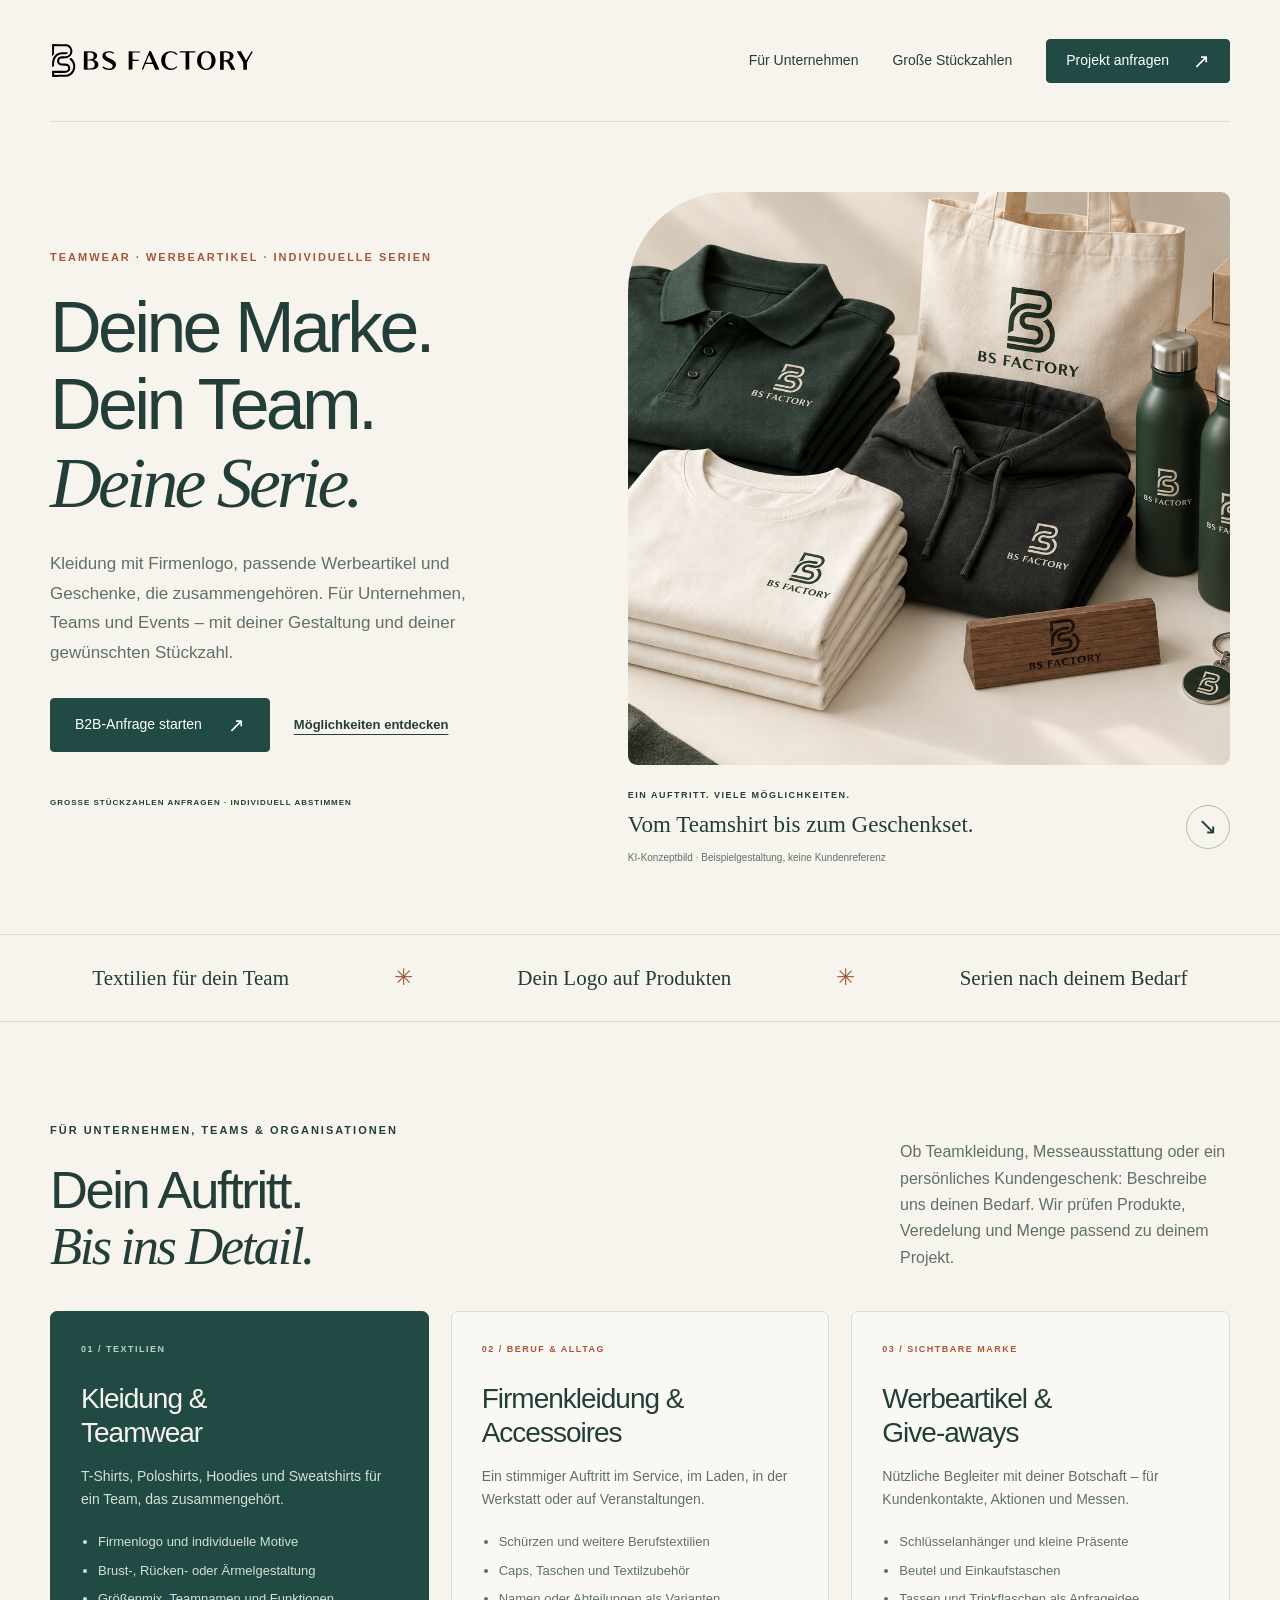
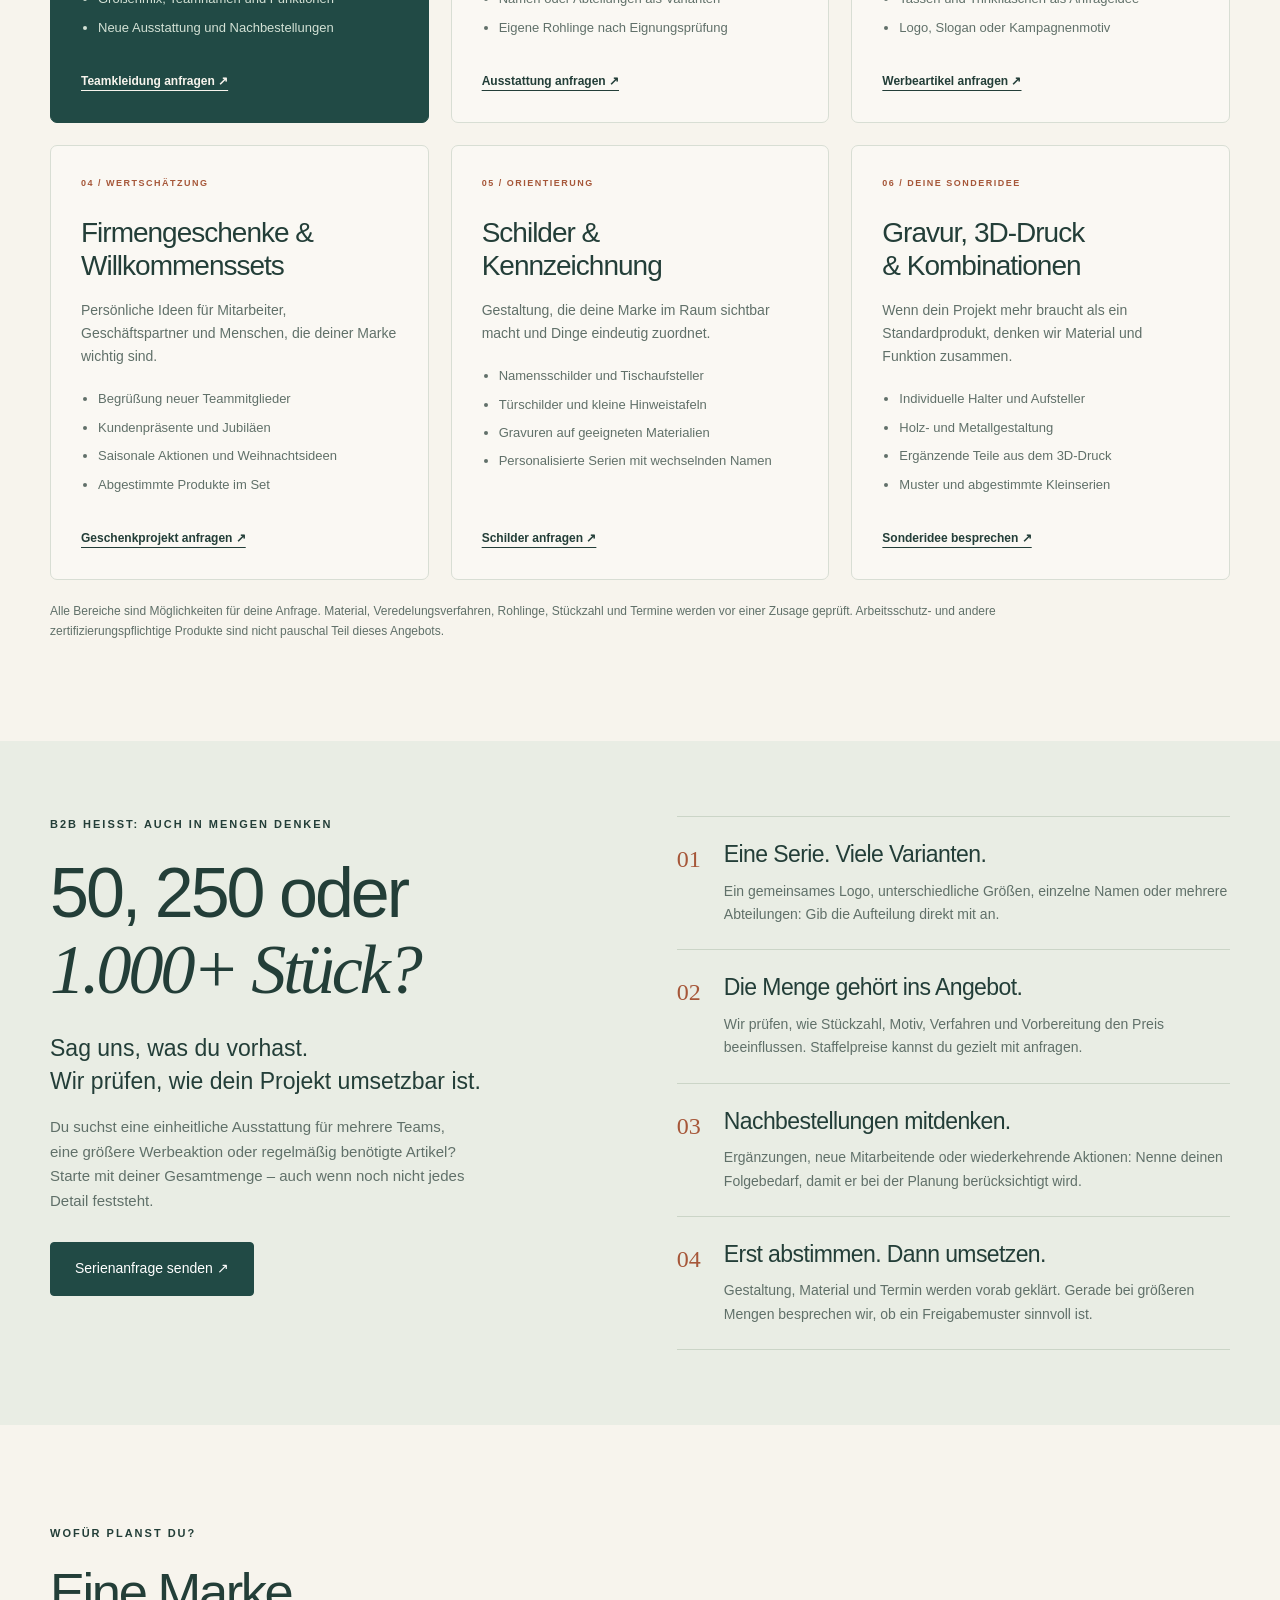
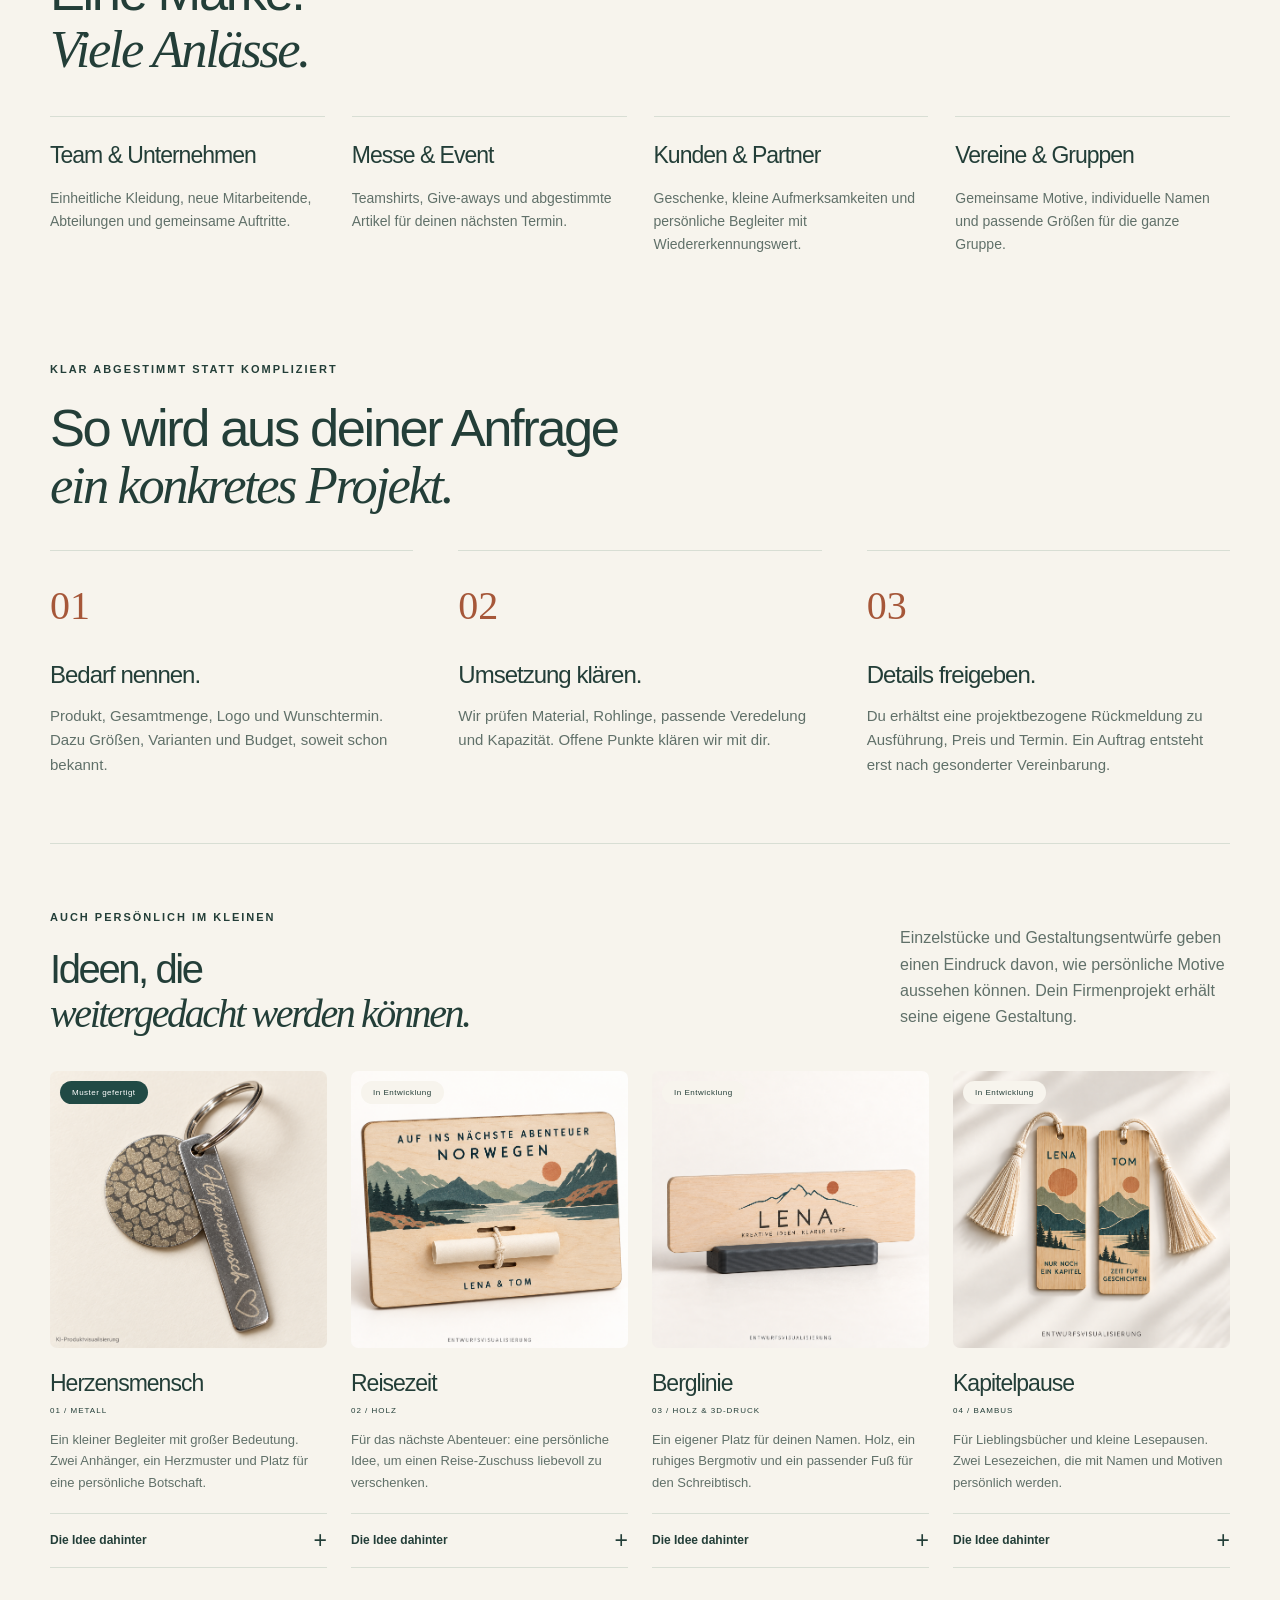
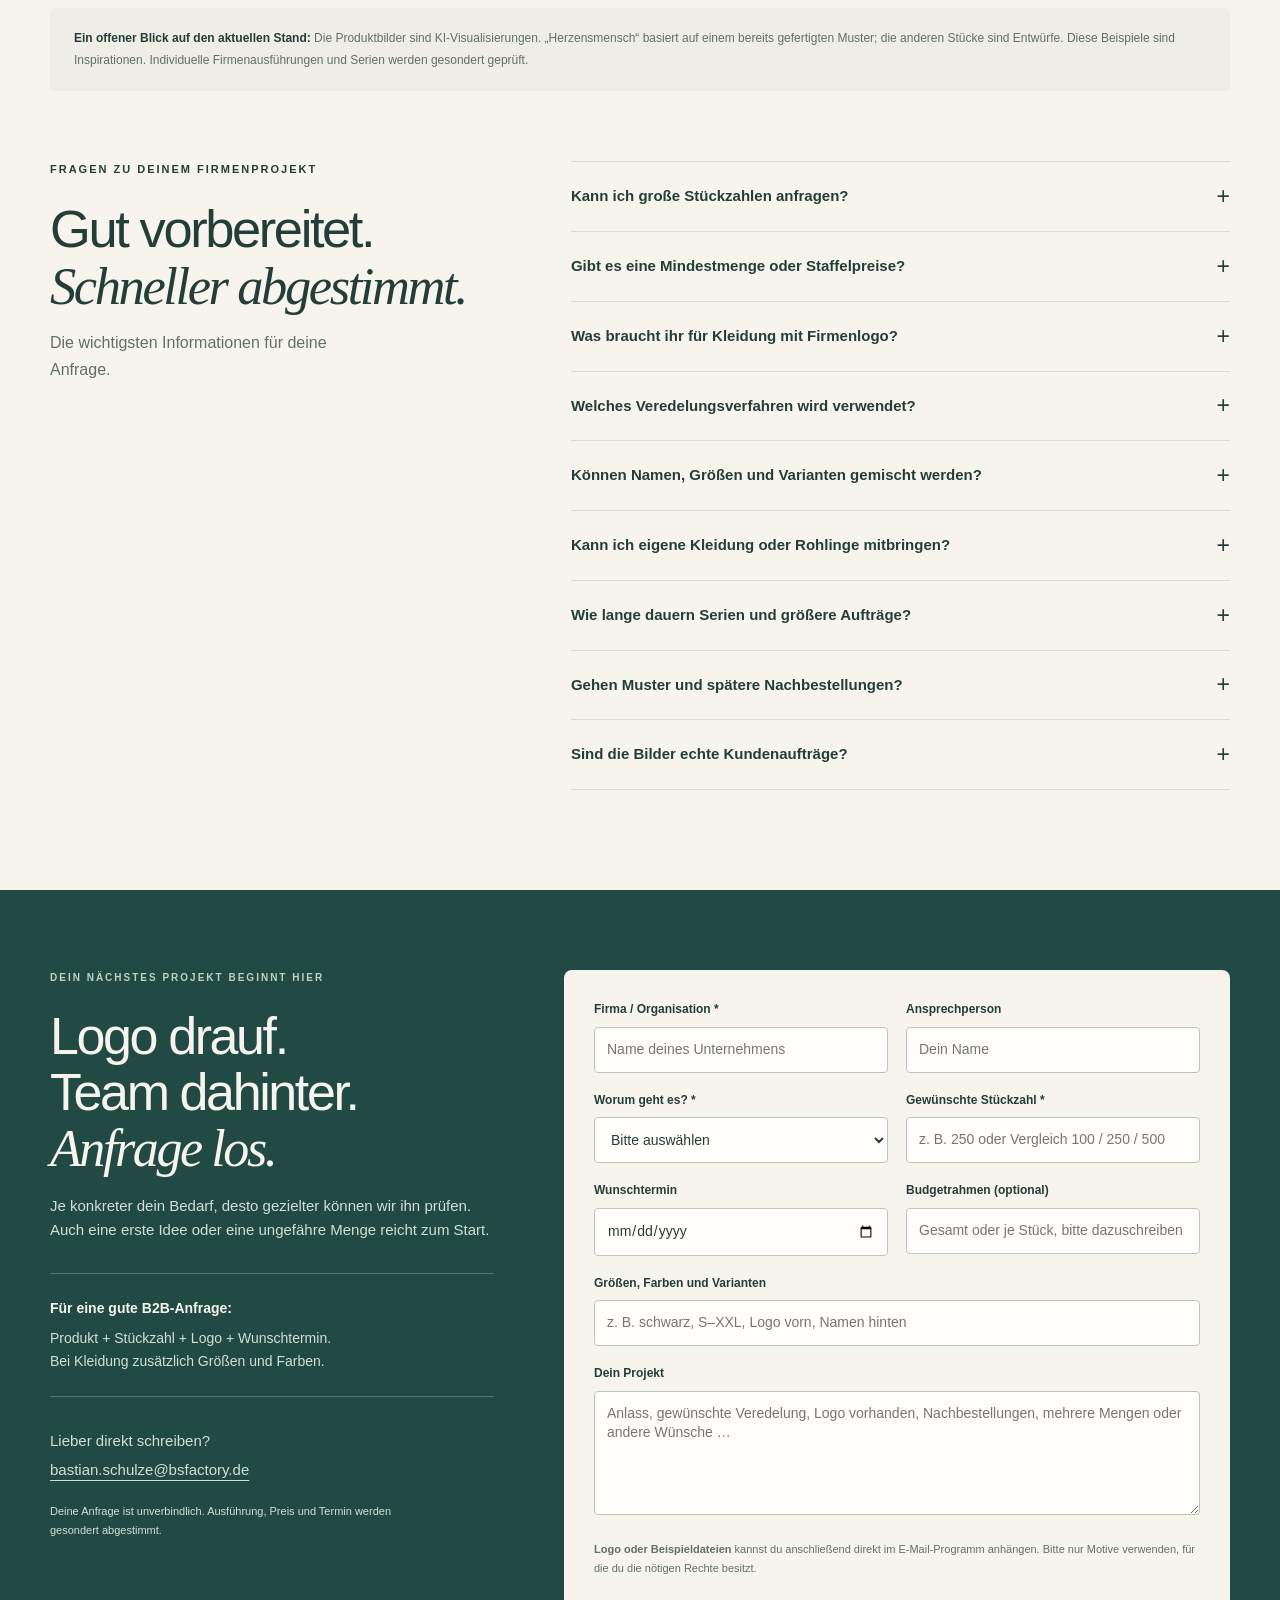
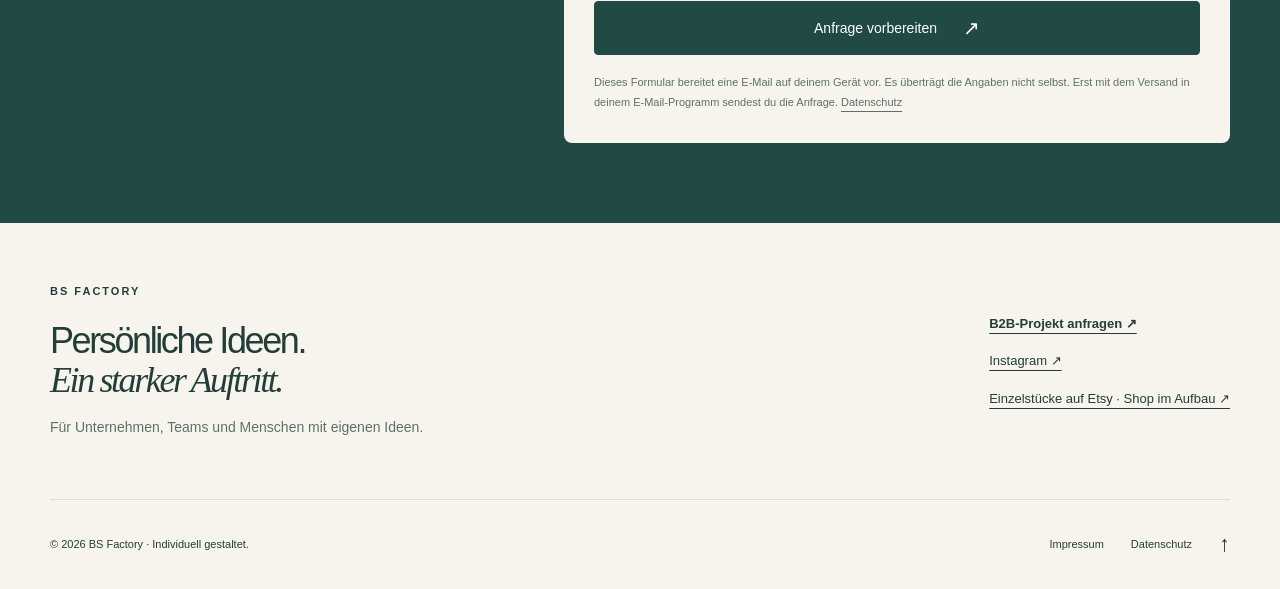
==== commit 0c2bfdec: "B2B-Auftritt mit Teamwear und Serienanfragen Richtet die Startseite auf Firmenkunden, Kleidung, Werb" ====
--- a/index.html
+++ b/index.html
@@ -1,36 +1,34 @@
-<!doctype html>
-<html lang="de">
-<head>
-  <meta charset="utf-8"><meta name="viewport" content="width=device-width, initial-scale=1">
-  <title>BS Factory – Persönliche Gravuren & kreative Einzelstücke</title>
-  <meta name="description" content="Persönliche Ideen aus Holz, Metall und 3D-Druck. Entdecke Muster und neue Entwürfe von BS Factory aus Pollhagen und besprich deine eigene Idee mit Bastian.">
-  <meta name="theme-color" content="#f7f4ed"><link rel="canonical" href="https://bsfactory.de/">
-  <meta property="og:title" content="BS Factory – Kleine Dinge. Persönlich gemacht."><meta property="og:description" content="Gravur, 3D-Druck und individuelle Gestaltung aus Pollhagen. Einblicke in die Ideen von BS Factory."><meta property="og:type" content="website"><meta property="og:locale" content="de_DE"><meta property="og:url" content="https://bsfactory.de/"><meta property="og:image" content="https://bsfactory.de/herzensmensch.png"><meta property="og:image:alt" content="KI-Visualisierung des gefertigten Herzensmensch-Schlüsselanhängers">
-  <link rel="icon" href="favicon.svg" type="image/svg+xml"><link rel="stylesheet" href="style.css"><script src="site.js" defer></script>
-</head>
-<body id="oben">
-<a class="skip" href="#inhalt">Zum Inhalt</a>
-<header class="header wrap"><a class="brand" href="./" aria-label="BS Factory – Startseite"><img src="marke.svg" width="205" height="70" alt="BS Factory"></a><nav aria-label="Hauptnavigation"><a class="nav-extra" href="#arbeiten">Einblicke</a><a class="nav-extra" href="#werkstatt">Über BS Factory</a><a class="button small" href="#kontakt">Kontakt <span aria-hidden="true">↗</span></a></nav></header>
-<main id="inhalt">
-<section class="hero wrap" aria-labelledby="hero-title">
-  <div class="hero-copy"><p class="eyebrow">IDEEN MIT PERSÖNLICHER NOTE</p><h1 id="hero-title">Kleine Dinge.<br><em>Persönlich</em><br>gemacht.</h1><p class="intro">Ein Name. Ein Lieblingsmensch. Eine Erinnerung. Aus einfachen Materialien werden Stücke, die etwas bedeuten.</p><div class="actions"><a class="button" href="#arbeiten">Arbeiten entdecken <span aria-hidden="true">↘</span></a><a class="text-link" href="#kontakt">Deine Idee besprechen</a></div><p class="hero-meta">GRAVUR <span>·</span> 3D-DRUCK <span>·</span> INDIVIDUELLE GESTALTUNG</p></div>
-  <figure class="hero-figure"><img src="herzensmensch.png" width="1254" height="1254" fetchpriority="high" alt="KI-Produktvisualisierung: Schlüsselring mit runder Herzmuster-Plakette und länglichem Anhänger mit der Gravur Herzensmensch"><figcaption><div><span class="eyebrow">AUS EINER ECHTEN IDEE</span><strong>Für deinen Herzensmenschen.</strong><span class="picture-label">KI-Visualisierung · Muster bereits gefertigt</span></div><a href="#herzensmensch" aria-label="Mehr zum Herzensmensch-Schlüsselanhänger">↗</a></figcaption></figure>
-</section>
-<div class="material-band" aria-label="Materialien und Möglichkeiten"><div class="wrap"><span>Holz mit Charakter</span><b aria-hidden="true">✳</b><span>Metall mit Botschaft</span><b aria-hidden="true">✳</b><span>3D-Druck mit Funktion</span></div></div>
-<section class="section wrap" id="arbeiten" aria-labelledby="arbeiten-title">
-  <div class="section-heading"><div><p class="eyebrow">EINBLICKE IN BS FACTORY</p><h2 id="arbeiten-title">Ideen zum Behalten.<br><em>Oder zum Verschenken.</em></h2></div><p>Hier entsteht nach und nach eine kleine Auswahl persönlicher Stücke. Ein erstes Muster ist schon da – weitere Ideen nehmen gerade Form an.</p></div>
-  <div class="filters" role="group" aria-label="Arbeiten filtern" hidden><button type="button" data-filter="alle" aria-pressed="true">Alle Ideen</button><button type="button" data-filter="muster" aria-pressed="false">Muster gefertigt</button><button type="button" data-filter="entwurf" aria-pressed="false">In Entwicklung</button></div><p id="filter-status" class="sr-only" role="status" aria-live="polite"></p>
-  <div class="products">
-    <article class="product" data-kind="muster" id="herzensmensch"><div class="product-image"><img src="herzensmensch.png" width="1254" height="1254" loading="lazy" alt="KI-Visualisierung des Herzensmensch-Schlüsselanhängers mit zwei gravierten Metallplaketten"><span class="badge">Muster gefertigt</span></div><div class="product-heading"><h3>Herzensmensch</h3><span>01 / METALL</span></div><p>Ein kleiner Begleiter mit großer Bedeutung. Zwei Anhänger, ein Herzmuster und Platz für eine persönliche Botschaft.</p><details><summary>Die Idee dahinter <span aria-hidden="true">+</span></summary><p>Dieses Muster habe ich bereits selbst gefertigt. Ein runder Anhänger mit Herzmuster trifft auf eine längliche Gravurplakette. Auch Namen, ein Datum oder ein kurzer Wunschtext sind als Varianten denkbar. Die genaue Umsetzung stimmen wir vorher ab.</p><p>Das Bild ist eine KI-Visualisierung auf Grundlage des echten Musters. Oberfläche und Gravur können im Original abweichen.</p></details></article>
-    <article class="product" data-kind="entwurf"><div class="product-image"><img src="reisezeit.png" width="1254" height="1254" loading="lazy" alt="KI-Entwurf einer dekorativen Reise-Geldgeschenkkarte aus Holz"><span class="badge draft">In Entwicklung</span></div><div class="product-heading"><h3>Reisezeit</h3><span>02 / HOLZ</span></div><p>Für das nächste Abenteuer: eine persönliche Idee, um einen Reise-Zuschuss liebevoll zu verschenken.</p><details><summary>Die Idee dahinter <span aria-hidden="true">+</span></summary><p>Geplant ist ein Geldgeschenk aus Holz mit Reisemotiv und persönlichem Text. Die Kombination aus Gravur und farbiger Gestaltung soll aus einem Geldgeschenk eine kleine Erinnerung machen.</p><p>KI-Entwurf. Material, Maße und Herstellung werden noch am echten Muster geprüft. Noch nicht bestellbar.</p></details></article>
-    <article class="product" data-kind="entwurf"><div class="product-image"><img src="berglinie.png" width="1254" height="1254" loading="lazy" alt="KI-Entwurf eines Namensschildes mit Bergmotiv und passendem Standfuß"><span class="badge draft">In Entwicklung</span></div><div class="product-heading"><h3>Berglinie</h3><span>03 / HOLZ &amp; 3D-DRUCK</span></div><p>Ein eigener Platz für deinen Namen. Holz, ein ruhiges Bergmotiv und ein passender Fuß für den Schreibtisch.</p><details><summary>Die Idee dahinter <span aria-hidden="true">+</span></summary><p>Ein Namensschild, bei dem graviertes Holz und ein gedruckter Standfuß zusammenkommen. Gedacht für den eigenen Arbeitsplatz oder als persönliches Geschenk zum Neustart.</p><p>KI-Entwurf. Material, Maße, Standfestigkeit und Herstellung werden noch am echten Muster geprüft. Noch nicht bestellbar.</p></details></article>
-    <article class="product" data-kind="entwurf"><div class="product-image"><img src="kapitelpause.png" width="1254" height="1254" loading="lazy" alt="KI-Entwurf eines Sets aus zwei persönlich gestalteten Lesezeichen"><span class="badge draft">In Entwicklung</span></div><div class="product-heading"><h3>Kapitelpause</h3><span>04 / BAMBUS</span></div><p>Für Lieblingsbücher und kleine Lesepausen. Zwei Lesezeichen, die mit Namen und Motiven persönlich werden.</p><details><summary>Die Idee dahinter <span aria-hidden="true">+</span></summary><p>Geplant ist ein Lesezeichen-Duo aus Bambus mit persönlicher Gestaltung. Eine kleine Aufmerksamkeit für Leseratten – oder für die gemeinsame Freude an guten Geschichten.</p><p>KI-Entwurf. Rohlinge, Maße und Gestaltung werden noch am echten Muster geprüft. Noch nicht bestellbar.</p></details></article>
-  </div>
-  <p class="image-note"><strong>Ein offener Blick auf den aktuellen Stand:</strong> Die Produktbilder sind KI-Visualisierungen. „Herzensmensch“ basiert auf einem bereits gefertigten Muster; die anderen Stücke sind Entwürfe. Diese Seite zeigt meine Arbeiten und Ideen und ist kein Onlineshop.</p>
-</section>
-<section class="about" id="werkstatt" aria-labelledby="about-title"><div class="wrap about-grid"><div class="brand-tile" aria-hidden="true"><img src="favicon.svg" width="230" height="230" alt=""><span>IDEEN. MATERIAL. PERSÖNLICHKEIT.</span></div><div><p class="eyebrow">DER MENSCH HINTER BS FACTORY</p><h2 id="about-title">Hi, ich bin <em>Bastian.</em></h2><p class="large-copy">Ich mag Dinge, die nicht einfach von der Stange kommen.</p><p>Bei BS Factory verbinde ich persönliche Ideen mit Gravur, Gestaltung und 3D-Druck. Mich interessiert, wie aus Holz, Metall oder einem gedruckten Teil etwas Eigenes wird – und wie verschiedene Materialien zusammenpassen.</p><p>BS Factory wächst Schritt für Schritt. Ich entwickle Motive, fertige Muster und probiere neue Kombinationen aus. Hier kannst du diese Entwicklung mitverfolgen und mir deine eigene Idee erzählen.</p><span class="location">⌁ Aus Pollhagen · Mit Liebe zum Detail</span></div></div></section>
-<section class="section wrap" aria-labelledby="ablauf-title"><p class="eyebrow">VON DER IDEE ZUM PERSÖNLICHEN STÜCK</p><h2 id="ablauf-title">Persönlich muss nicht<br><em>kompliziert sein.</em></h2><div class="steps"><article><span class="step-number">01</span><h3>Du erzählst.</h3><p>Für wen ist deine Idee? Welcher Name, welcher Anlass, wie viele Stücke? Eine kurze Nachricht reicht für den Anfang.</p></article><article><span class="step-number">02</span><h3>Wir stimmen ab.</h3><p>Wir besprechen Gestaltung, Material und Machbarkeit. So wird klar, was zu deiner Idee passt und was ich umsetzen kann.</p></article><article><span class="step-number">03</span><h3>Es wird persönlich.</h3><p>Aus passenden Ideen entstehen Muster. Sobald Artikel verkaufsbereit sind, findest du die verfügbaren Angebote im Etsy-Shop.</p></article></div></section>
-<section class="faq-section wrap" aria-labelledby="fragen-title"><div><p class="eyebrow">GUT ZU WISSEN</p><h2 id="fragen-title">Noch eine<br><em>Frage offen?</em></h2><p>Schreib mir gern, wenn du etwas wissen möchtest.</p></div><div class="faq"><details><summary>Kann ich schon etwas kaufen?<span aria-hidden="true">+</span></summary><p>Der Shop wird gerade vorbereitet. Auf dieser Webseite kannst du keine Bestellung aufgeben und nichts bezahlen. Sobald Angebote freigegeben sind, erfolgt der Kauf über den Etsy-Shop. Fragen und Ideen kannst du mir schon jetzt per E-Mail schicken.</p></details><details><summary>Was lässt sich personalisieren?<span aria-hidden="true">+</span></summary><p>Je nach Material und Entwurf kommen Namen, Initialen, Daten, kurze Texte oder passende Motive infrage. Ob deine Idee umsetzbar ist, klären wir gemeinsam vorab. Für eigene Bilder und Logos musst du die nötigen Nutzungsrechte besitzen.</p></details><details><summary>Wann wird gefertigt und verschickt?<span aria-hidden="true">+</span></summary><p>Neue Anfertigungen entstehen überwiegend am Wochenende, unter der Woche nur ausnahmsweise. Bereits fertige Stücke kann ich auch unter der Woche versenden. Für künftige personalisierte Angebote plane ich üblicherweise 1–2 Wochen Bearbeitungszeit; bei tatsächlich versandfertigen Artikeln 1–3 Werktage. Die Lieferzeit kommt hinzu. Verbindlich ist immer die Angabe im jeweiligen Angebot.</p></details><details><summary>Sind auch mehrere Stücke möglich?<span aria-hidden="true">+</span></summary><p>Das hängt von Motiv, Material und Stückzahl ab. Schreib mir die gewünschte Menge und deinen Anlass. Ich prüfe dann, was sich realistisch umsetzen lässt.</p></details><details><summary>Warum sind die Bilder mit KI erstellt?<span aria-hidden="true">+</span></summary><p>Die Bilder helfen dabei, Gestaltungsrichtungen anschaulich zu zeigen. Der Herzensmensch-Anhänger wurde bereits als echtes Muster gefertigt. Die anderen Bilder zeigen noch nicht erprobte Entwürfe. KI-Bilder können bei Form, Farbe, Material und Details vom späteren Ergebnis abweichen.</p></details></div></section>
-<section class="contact" id="kontakt" aria-labelledby="kontakt-title"><div class="wrap contact-grid"><div><p class="eyebrow">LASS UNS ETWAS PERSÖNLICHES DARAUS MACHEN</p><h2 id="kontakt-title">Du hast eine Idee?<br><em>Ich freue mich darauf.</em></h2><p>Ein paar Sätze reichen. Erzähl mir, was du dir vorstellst.</p><a class="button light" href="mailto:bastian.schulze@bsfactory.de?subject=Meine%20Idee%20f%C3%BCr%20BS%20Factory">Schreib mir eine E-Mail <span aria-hidden="true">↗</span></a><a class="email" href="mailto:bastian.schulze@bsfactory.de">bastian.schulze@bsfactory.de</a></div><div class="elsewhere"><p class="eyebrow">BS FACTORY FINDEST DU AUCH HIER</p><a href="https://www.etsy.com/shop/BSFactoryOfficial" target="_blank" rel="noopener noreferrer"><span>Etsy<small>Shop im Aufbau</small></span><span aria-hidden="true">↗</span><span class="sr-only"> (öffnet in neuem Tab)</span></a><a href="https://www.instagram.com/bsfactory.official/" target="_blank" rel="noopener noreferrer"><span>Instagram<small>Einblicke &amp; neue Ideen</small></span><span aria-hidden="true">↗</span><span class="sr-only"> (öffnet in neuem Tab)</span></a><a href="https://www.kleinanzeigen.de/s-bestandsliste.html?userId=76785215" target="_blank" rel="noopener noreferrer"><span>Kleinanzeigen<small>Mein Profil</small></span><span aria-hidden="true">↗</span><span class="sr-only"> (öffnet in neuem Tab)</span></a></div></div></section>
-</main><footer class="footer wrap"><p>© 2026 BS Factory <span>· Persönlich gemacht.</span></p><nav aria-label="Weitere Informationen"><a href="impressum.html">Impressum</a><a href="datenschutz.html">Datenschutz</a><a href="#oben" aria-label="Zurück nach oben">↑</a></nav></footer>
-</body></html>
+<!doctype html><html lang="de"><head><meta charset="utf-8"><meta name="viewport" content="width=device-width, initial-scale=1"><title>BS Factory – Teamwear, Werbeartikel & B2B-Serien anfragen</title><meta name="description" content="Kleidung mit Firmenlogo, Teamwear, Werbeartikel und individuelle Firmengeschenke: Serien und große Stückzahlen bei BS Factory unverbindlich anfragen."><meta name="theme-color" content="#f7f4ed"><link rel="canonical" href="https://bsfactory.de/"><meta property="og:title" content="BS Factory – Deine Marke. Dein Team. Deine Serie."><meta property="og:description" content="Teamwear, Werbeartikel und Firmengeschenke. Dein Projekt mit Logo, Stückzahl und Wunschtermin anfragen."><meta property="og:type" content="website"><meta property="og:locale" content="de_DE"><meta property="og:url" content="https://bsfactory.de/"><meta property="og:image" content="https://bsfactory.de/b2b-kollektion-bs-logo.png"><meta property="og:image:alt" content="KI-Konzept für Teamkleidung und abgestimmte Firmen-Werbeartikel"><link rel="icon" href="favicon.svg" type="image/svg+xml"><link rel="stylesheet" href="style.css"><link rel="stylesheet" href="b2b.css"><script src="site.js" defer></script><script src="anfrage.js" defer></script></head><body id="oben"><a class="skip" href="#inhalt">Zum Inhalt</a><header class="header wrap"><a class="brand" href="./" aria-label="BS Factory – Startseite"><img src="marke.svg" width="205" height="70" alt="BS Factory"></a><nav aria-label="Hauptnavigation"><a class="nav-extra" href="#bereiche">Für Unternehmen</a><a class="nav-extra" href="#serien">Große Stückzahlen</a><a class="button small" href="#anfrage">Projekt anfragen <span aria-hidden="true">↗</span></a></nav></header><main id="inhalt">
+<section class="hero b2b-hero wrap" aria-labelledby="hero-title"><div class="hero-copy"><p class="eyebrow">TEAMWEAR · WERBEARTIKEL · INDIVIDUELLE SERIEN</p><h1 id="hero-title">Deine Marke.<br>Dein Team.<br><em>Deine Serie.</em></h1><p class="intro">Kleidung mit Firmenlogo, passende Werbeartikel und Geschenke, die zusammengehören. Für Unternehmen, Teams und Events – mit deiner Gestaltung und deiner gewünschten Stückzahl.</p><div class="actions"><a class="button" href="#anfrage">B2B-Anfrage starten <span aria-hidden="true">↗</span></a><a class="text-link" href="#bereiche">Möglichkeiten entdecken</a></div><p class="hero-meta">GROSSE STÜCKZAHLEN ANFRAGEN · INDIVIDUELL ABSTIMMEN</p></div><figure class="hero-figure"><img src="b2b-kollektion-bs-logo.png" width="1536" height="1024" fetchpriority="high" alt="KI-Konzept: Poloshirts, T-Shirts, Hoodie, Stofftasche, Trinkflaschen und weitere Werbeartikel mit BS-Factory-Logo als Gestaltungsbeispiel"><figcaption><div><span class="eyebrow">EIN AUFTRITT. VIELE MÖGLICHKEITEN.</span><strong>Vom Teamshirt bis zum Geschenkset.</strong><span class="picture-label">KI-Konzeptbild · Beispielgestaltung, keine Kundenreferenz</span></div><a href="#bereiche" aria-label="B2B-Produktbereiche entdecken">↘</a></figcaption></figure></section>
+<div class="material-band"><div class="wrap"><span>Textilien für dein Team</span><b aria-hidden="true">✳</b><span>Dein Logo auf Produkten</span><b aria-hidden="true">✳</b><span>Serien nach deinem Bedarf</span></div></div>
+<section class="section wrap" id="bereiche" aria-labelledby="bereiche-title"><div class="section-heading"><div><p class="eyebrow">FÜR UNTERNEHMEN, TEAMS &amp; ORGANISATIONEN</p><h2 id="bereiche-title">Dein Auftritt.<br><em>Bis ins Detail.</em></h2></div><p>Ob Teamkleidung, Messeausstattung oder ein persönliches Kundengeschenk: Beschreibe uns deinen Bedarf. Wir prüfen Produkte, Veredelung und Menge passend zu deinem Projekt.</p></div><div class="service-grid">
+<article class="service-card featured"><span class="service-number">01 / TEXTILIEN</span><h3>Kleidung &amp;<br>Teamwear</h3><p>T-Shirts, Poloshirts, Hoodies und Sweatshirts für ein Team, das zusammengehört.</p><ul><li>Firmenlogo und individuelle Motive</li><li>Brust-, Rücken- oder Ärmelgestaltung</li><li>Größenmix, Teamnamen und Funktionen</li><li>Neue Ausstattung und Nachbestellungen</li></ul><a class="text-link" href="#anfrage" data-interest="Kleidung & Teamwear">Teamkleidung anfragen ↗</a></article>
+<article class="service-card"><span class="service-number">02 / BERUF &amp; ALLTAG</span><h3>Firmenkleidung &amp;<br>Accessoires</h3><p>Ein stimmiger Auftritt im Service, im Laden, in der Werkstatt oder auf Veranstaltungen.</p><ul><li>Schürzen und weitere Berufstextilien</li><li>Caps, Taschen und Textilzubehör</li><li>Namen oder Abteilungen als Varianten</li><li>Eigene Rohlinge nach Eignungsprüfung</li></ul><a class="text-link" href="#anfrage" data-interest="Firmenkleidung & Accessoires">Ausstattung anfragen ↗</a></article>
+<article class="service-card"><span class="service-number">03 / SICHTBARE MARKE</span><h3>Werbeartikel &amp;<br>Give-aways</h3><p>Nützliche Begleiter mit deiner Botschaft – für Kundenkontakte, Aktionen und Messen.</p><ul><li>Schlüsselanhänger und kleine Präsente</li><li>Beutel und Einkaufstaschen</li><li>Tassen und Trinkflaschen als Anfrageidee</li><li>Logo, Slogan oder Kampagnenmotiv</li></ul><a class="text-link" href="#anfrage" data-interest="Werbeartikel & Give-aways">Werbeartikel anfragen ↗</a></article>
+<article class="service-card"><span class="service-number">04 / WERTSCHÄTZUNG</span><h3>Firmengeschenke &amp;<br>Willkommenssets</h3><p>Persönliche Ideen für Mitarbeiter, Geschäftspartner und Menschen, die deiner Marke wichtig sind.</p><ul><li>Begrüßung neuer Teammitglieder</li><li>Kundenpräsente und Jubiläen</li><li>Saisonale Aktionen und Weihnachtsideen</li><li>Abgestimmte Produkte im Set</li></ul><a class="text-link" href="#anfrage" data-interest="Firmengeschenke & Sets">Geschenkprojekt anfragen ↗</a></article>
+<article class="service-card"><span class="service-number">05 / ORIENTIERUNG</span><h3>Schilder &amp;<br>Kennzeichnung</h3><p>Gestaltung, die deine Marke im Raum sichtbar macht und Dinge eindeutig zuordnet.</p><ul><li>Namensschilder und Tischaufsteller</li><li>Türschilder und kleine Hinweistafeln</li><li>Gravuren auf geeigneten Materialien</li><li>Personalisierte Serien mit wechselnden Namen</li></ul><a class="text-link" href="#anfrage" data-interest="Schilder & Kennzeichnung">Schilder anfragen ↗</a></article>
+<article class="service-card"><span class="service-number">06 / DEINE SONDERIDEE</span><h3>Gravur, 3D-Druck<br>&amp; Kombinationen</h3><p>Wenn dein Projekt mehr braucht als ein Standardprodukt, denken wir Material und Funktion zusammen.</p><ul><li>Individuelle Halter und Aufsteller</li><li>Holz- und Metallgestaltung</li><li>Ergänzende Teile aus dem 3D-Druck</li><li>Muster und abgestimmte Kleinserien</li></ul><a class="text-link" href="#anfrage" data-interest="Gravur, 3D-Druck & Sonderidee">Sonderidee besprechen ↗</a></article>
+</div><p class="range-note">Alle Bereiche sind Möglichkeiten für deine Anfrage. Material, Veredelungsverfahren, Rohlinge, Stückzahl und Termine werden vor einer Zusage geprüft. Arbeitsschutz- und andere zertifizierungspflichtige Produkte sind nicht pauschal Teil dieses Angebots.</p></section>
+<section class="series-section" id="serien" aria-labelledby="serien-title"><div class="wrap"><div class="series-heading"><p class="eyebrow">B2B HEISST: AUCH IN MENGEN DENKEN</p><h2 id="serien-title">50, 250 oder<br><em>1.000+ Stück?</em></h2><p class="large-copy">Sag uns, was du vorhast.<br>Wir prüfen, wie dein Projekt umsetzbar ist.</p><p>Du suchst eine einheitliche Ausstattung für mehrere Teams, eine größere Werbeaktion oder regelmäßig benötigte Artikel? Starte mit deiner Gesamtmenge – auch wenn noch nicht jedes Detail feststeht.</p><a class="button" href="#anfrage">Serienanfrage senden ↗</a></div><div class="series-points"><article><span>01</span><div><h3>Eine Serie. Viele Varianten.</h3><p>Ein gemeinsames Logo, unterschiedliche Größen, einzelne Namen oder mehrere Abteilungen: Gib die Aufteilung direkt mit an.</p></div></article><article><span>02</span><div><h3>Die Menge gehört ins Angebot.</h3><p>Wir prüfen, wie Stückzahl, Motiv, Verfahren und Vorbereitung den Preis beeinflussen. Staffelpreise kannst du gezielt mit anfragen.</p></div></article><article><span>03</span><div><h3>Nachbestellungen mitdenken.</h3><p>Ergänzungen, neue Mitarbeitende oder wiederkehrende Aktionen: Nenne deinen Folgebedarf, damit er bei der Planung berücksichtigt wird.</p></div></article><article><span>04</span><div><h3>Erst abstimmen. Dann umsetzen.</h3><p>Gestaltung, Material und Termin werden vorab geklärt. Gerade bei größeren Mengen besprechen wir, ob ein Freigabemuster sinnvoll ist.</p></div></article></div></div></section>
+<section class="section wrap" aria-labelledby="anlaesse-title"><p class="eyebrow">WOFÜR PLANST DU?</p><h2 id="anlaesse-title">Eine Marke.<br><em>Viele Anlässe.</em></h2><div class="occasion-grid"><article><h3>Team &amp; Unternehmen</h3><p>Einheitliche Kleidung, neue Mitarbeitende, Abteilungen und gemeinsame Auftritte.</p></article><article><h3>Messe &amp; Event</h3><p>Teamshirts, Give-aways und abgestimmte Artikel für deinen nächsten Termin.</p></article><article><h3>Kunden &amp; Partner</h3><p>Geschenke, kleine Aufmerksamkeiten und persönliche Begleiter mit Wiedererkennungswert.</p></article><article><h3>Vereine &amp; Gruppen</h3><p>Gemeinsame Motive, individuelle Namen und passende Größen für die ganze Gruppe.</p></article></div></section>
+<section class="process-section wrap" aria-labelledby="ablauf-title"><div class="section-heading"><div><p class="eyebrow">KLAR ABGESTIMMT STATT KOMPLIZIERT</p><h2 id="ablauf-title">So wird aus deiner Anfrage<br><em>ein konkretes Projekt.</em></h2></div></div><div class="steps business-steps"><article><span class="step-number">01</span><h3>Bedarf nennen.</h3><p>Produkt, Gesamtmenge, Logo und Wunschtermin. Dazu Größen, Varianten und Budget, soweit schon bekannt.</p></article><article><span class="step-number">02</span><h3>Umsetzung klären.</h3><p>Wir prüfen Material, Rohlinge, passende Veredelung und Kapazität. Offene Punkte klären wir mit dir.</p></article><article><span class="step-number">03</span><h3>Details freigeben.</h3><p>Du erhältst eine projektbezogene Rückmeldung zu Ausführung, Preis und Termin. Ein Auftrag entsteht erst nach gesonderter Vereinbarung.</p></article></div></section>
+<section class="section wrap inspiration-section" id="arbeiten" aria-labelledby="arbeiten-title"><div class="section-heading"><div><p class="eyebrow">AUCH PERSÖNLICH IM KLEINEN</p><h2 id="arbeiten-title">Ideen, die<br><em>weitergedacht werden können.</em></h2></div><p>Einzelstücke und Gestaltungsentwürfe geben einen Eindruck davon, wie persönliche Motive aussehen können. Dein Firmenprojekt erhält seine eigene Gestaltung.</p></div>  <div class="products inspiration-grid">
+    <article class="product" data-kind="muster" id="herzensmensch"><div class="product-image"><img src="herzensmensch.png" width="1254" height="1254" loading="lazy" alt="KI-Visualisierung des Herzensmensch-Schlüsselanhängers mit zwei gravierten Metallplaketten"><span class="badge">Muster gefertigt</span></div><div class="product-heading"><h3>Herzensmensch</h3><span>01 / METALL</span></div><p>Ein kleiner Begleiter mit großer Bedeutung. Zwei Anhänger, ein Herzmuster und Platz für eine persönliche Botschaft.</p><details><summary>Die Idee dahinter <span aria-hidden="true">+</span></summary><p>Dieses Muster habe ich bereits selbst gefertigt. Ein runder Anhänger mit Herzmuster trifft auf eine längliche Gravurplakette. Auch Namen, ein Datum oder ein kurzer Wunschtext sind als Varianten denkbar. Die genaue Umsetzung stimmen wir vorher ab.</p><p>Das Bild ist eine KI-Visualisierung auf Grundlage des echten Musters. Oberfläche und Gravur können im Original abweichen.</p></details></article>
+    <article class="product" data-kind="entwurf"><div class="product-image"><img src="reisezeit.png" width="1254" height="1254" loading="lazy" alt="KI-Entwurf einer dekorativen Reise-Geldgeschenkkarte aus Holz"><span class="badge draft">In Entwicklung</span></div><div class="product-heading"><h3>Reisezeit</h3><span>02 / HOLZ</span></div><p>Für das nächste Abenteuer: eine persönliche Idee, um einen Reise-Zuschuss liebevoll zu verschenken.</p><details><summary>Die Idee dahinter <span aria-hidden="true">+</span></summary><p>Geplant ist ein Geldgeschenk aus Holz mit Reisemotiv und persönlichem Text. Die Kombination aus Gravur und farbiger Gestaltung soll aus einem Geldgeschenk eine kleine Erinnerung machen.</p><p>KI-Entwurf. Material, Maße und Herstellung werden noch am echten Muster geprüft. Noch nicht bestellbar.</p></details></article>
+    <article class="product" data-kind="entwurf"><div class="product-image"><img src="berglinie.png" width="1254" height="1254" loading="lazy" alt="KI-Entwurf eines Namensschildes mit Bergmotiv und passendem Standfuß"><span class="badge draft">In Entwicklung</span></div><div class="product-heading"><h3>Berglinie</h3><span>03 / HOLZ &amp; 3D-DRUCK</span></div><p>Ein eigener Platz für deinen Namen. Holz, ein ruhiges Bergmotiv und ein passender Fuß für den Schreibtisch.</p><details><summary>Die Idee dahinter <span aria-hidden="true">+</span></summary><p>Ein Namensschild, bei dem graviertes Holz und ein gedruckter Standfuß zusammenkommen. Gedacht für den eigenen Arbeitsplatz oder als persönliches Geschenk zum Neustart.</p><p>KI-Entwurf. Material, Maße, Standfestigkeit und Herstellung werden noch am echten Muster geprüft. Noch nicht bestellbar.</p></details></article>
+    <article class="product" data-kind="entwurf"><div class="product-image"><img src="kapitelpause.png" width="1254" height="1254" loading="lazy" alt="KI-Entwurf eines Sets aus zwei persönlich gestalteten Lesezeichen"><span class="badge draft">In Entwicklung</span></div><div class="product-heading"><h3>Kapitelpause</h3><span>04 / BAMBUS</span></div><p>Für Lieblingsbücher und kleine Lesepausen. Zwei Lesezeichen, die mit Namen und Motiven persönlich werden.</p><details><summary>Die Idee dahinter <span aria-hidden="true">+</span></summary><p>Geplant ist ein Lesezeichen-Duo aus Bambus mit persönlicher Gestaltung. Eine kleine Aufmerksamkeit für Leseratten – oder für die gemeinsame Freude an guten Geschichten.</p><p>KI-Entwurf. Rohlinge, Maße und Gestaltung werden noch am echten Muster geprüft. Noch nicht bestellbar.</p></details></article>
+  </div>
+  <p class="image-note"><strong>Ein offener Blick auf den aktuellen Stand:</strong> Die Produktbilder sind KI-Visualisierungen. „Herzensmensch“ basiert auf einem bereits gefertigten Muster; die anderen Stücke sind Entwürfe. Diese Beispiele sind Inspirationen. Individuelle Firmenausführungen und Serien werden gesondert geprüft.</p>
+</section><section class="faq-section wrap" aria-labelledby="fragen-title"><div><p class="eyebrow">FRAGEN ZU DEINEM FIRMENPROJEKT</p><h2 id="fragen-title">Gut vorbereitet.<br><em>Schneller abgestimmt.</em></h2><p>Die wichtigsten Informationen für deine Anfrage.</p></div><div class="faq">
+<details><summary>Kann ich große Stückzahlen anfragen?<span aria-hidden="true">+</span></summary><p>Ja. Nenne deine gewünschte Gesamtmenge, das Produkt und den Termin – zum Beispiel 50 Teamshirts, 250 Werbeartikel oder eine Aktion mit 1.000 und mehr Teilen. Diese Zahlen sind Anfragebeispiele. Ob ein Projekt in dieser Menge und zum gewünschten Termin möglich ist, prüfen wir individuell, bevor wir etwas zusagen.</p></details>
+<details><summary>Gibt es eine Mindestmenge oder Staffelpreise?<span aria-hidden="true">+</span></summary><p>Es gibt hier keine pauschale Mindestmenge und keine allgemeine Preisliste. Aufwand und Wirtschaftlichkeit hängen vom Produkt, vom Motiv und vom Verfahren ab. Frage gern mehrere Mengen an, zum Beispiel 50, 100 und 250 Stück, damit mögliche Preisstaffeln geprüft werden können.</p></details>
+<details><summary>Was braucht ihr für Kleidung mit Firmenlogo?<span aria-hidden="true">+</span></summary><p>Hilfreich sind die gewünschte Textilart, Farbe, Gesamtmenge, Größenverteilung und die Position des Motivs, etwa Brust oder Rücken. Schicke dein Logo möglichst als SVG, PDF oder hochauflösende PNG-Datei mit. Falls du noch keine passende Datei hast, erwähne das in deiner Anfrage.</p></details>
+<details><summary>Welches Veredelungsverfahren wird verwendet?<span aria-hidden="true">+</span></summary><p>Das wird passend zu Motiv, Material und Stückzahl geprüft. Bei Textilien kannst du einen gewünschten Druck oder eine andere bevorzugte Veredelung nennen. Bei geeigneten festen Materialien kommen etwa Gravur oder farbige Gestaltung als Ansatz infrage. Nicht jedes Verfahren passt zu jedem Produkt; eine konkrete Ausführung wird erst nach der Prüfung zugesagt.</p></details>
+<details><summary>Können Namen, Größen und Varianten gemischt werden?<span aria-hidden="true">+</span></summary><p>Gib die gewünschte Aufteilung an: beispielsweise ein Logo auf allen Teilen, mehrere Größen und individuelle Namen. Wir prüfen den zusätzlichen Gestaltungs- und Fertigungsaufwand und berücksichtigen ihn bei der Rückmeldung.</p></details>
+<details><summary>Kann ich eigene Kleidung oder Rohlinge mitbringen?<span aria-hidden="true">+</span></summary><p>Das lässt sich nach einer Eignungsprüfung besprechen. Bitte sende zunächst Materialangaben, Herstellerinformationen oder Fotos. Schicke noch keine Ware unaufgefordert ein. Bei Schutzkleidung und zertifizierten Produkten muss zusätzlich geprüft werden, ob eine Veredelung zulässig ist.</p></details>
+<details><summary>Wie lange dauern Serien und größere Aufträge?<span aria-hidden="true">+</span></summary><p>Für B2B-Projekte wird der Termin individuell vereinbart. Rohlingverfügbarkeit, Datenfreigabe, Varianten, Stückzahl und Fertigungsaufwand spielen dabei eine Rolle. Nenne deshalb deinen tatsächlichen Einsatztermin und ob eine Teillieferung infrage kommt. Eine Anfrage allein ist noch keine Terminzusage.</p></details>
+<details><summary>Gehen Muster und spätere Nachbestellungen?<span aria-hidden="true">+</span></summary><p>Frag beides gern mit an. Ob ein Muster möglich und sinnvoll ist und welche Kosten entstehen, klären wir vorab. Nachbestellungen hängen unter anderem von der späteren Verfügbarkeit der Rohlinge und der gewünschten Ausführung ab.</p></details>
+<details><summary>Sind die Bilder echte Kundenaufträge?<span aria-hidden="true">+</span></summary><p>Die Bilder sind gekennzeichnete KI-Visualisierungen, keine Kundenreferenzen. Der Herzensmensch-Anhänger basiert auf einem bereits gefertigten Muster. Die weiteren Motive zeigen Gestaltungsideen. Für dein Projekt werden Produkte, Farben und Details separat abgestimmt.</p></details></div></section>
+<section class="inquiry-section" id="anfrage" aria-labelledby="anfrage-title"><div class="wrap inquiry-layout"><div class="inquiry-intro"><p class="eyebrow">DEIN NÄCHSTES PROJEKT BEGINNT HIER</p><h2 id="anfrage-title">Logo drauf.<br>Team dahinter.<br><em>Anfrage los.</em></h2><p>Je konkreter dein Bedarf, desto gezielter können wir ihn prüfen. Auch eine erste Idee oder eine ungefähre Menge reicht zum Start.</p><div class="inquiry-note"><strong>Für eine gute B2B-Anfrage:</strong><p>Produkt + Stückzahl + Logo + Wunschtermin.<br>Bei Kleidung zusätzlich Größen und Farben.</p></div><p class="direct-contact">Lieber direkt schreiben?<br><a href="mailto:bastian.schulze@bsfactory.de?subject=B2B-Anfrage%20BS%20Factory">bastian.schulze@bsfactory.de</a></p><p class="privacy-hint">Deine Anfrage ist unverbindlich. Ausführung, Preis und Termin werden gesondert abgestimmt.</p></div>
+<form id="business-inquiry" class="inquiry-form"><div class="form-grid"><label>Firma / Organisation *<input name="company" autocomplete="organization" required maxlength="120" placeholder="Name deines Unternehmens"></label><label>Ansprechperson<input name="person" autocomplete="name" maxlength="80" placeholder="Dein Name"></label><label>Worum geht es? *<select name="product" required><option value="">Bitte auswählen</option><option>Kleidung &amp; Teamwear</option><option>Firmenkleidung &amp; Accessoires</option><option>Werbeartikel &amp; Give-aways</option><option>Firmengeschenke &amp; Sets</option><option>Schilder &amp; Kennzeichnung</option><option>Gravur, 3D-Druck &amp; Sonderidee</option><option>Mehrere Bereiche / noch offen</option></select></label><label>Gewünschte Stückzahl *<input name="quantity" required maxlength="80" placeholder="z. B. 250 oder Vergleich 100 / 250 / 500"></label><label>Wunschtermin<input type="date" name="date"></label><label>Budgetrahmen (optional)<input name="budget" maxlength="80" placeholder="Gesamt oder je Stück, bitte dazuschreiben"></label><label class="full">Größen, Farben und Varianten<input name="variants" maxlength="180" placeholder="z. B. schwarz, S–XXL, Logo vorn, Namen hinten"></label><label class="full">Dein Projekt<textarea name="details" rows="5" maxlength="1200" placeholder="Anlass, gewünschte Veredelung, Logo vorhanden, Nachbestellungen, mehrere Mengen oder andere Wünsche …"></textarea></label></div><p class="form-note"><strong>Logo oder Beispieldateien</strong> kannst du anschließend direkt im E-Mail-Programm anhängen. Bitte nur Motive verwenden, für die du die nötigen Rechte besitzt.</p><button type="submit" class="button" disabled>Anfrage vorbereiten <span aria-hidden="true">↗</span></button><p class="form-note">Dieses Formular bereitet eine E-Mail auf deinem Gerät vor. Es überträgt die Angaben nicht selbst. Erst mit dem Versand in deinem E-Mail-Programm sendest du die Anfrage. <a href="datenschutz.html">Datenschutz</a></p><p id="inquiry-status" role="status" aria-live="polite" class="form-status"></p><div id="mail-fallback" hidden><label>Deine vorbereitete Anfrage<textarea id="inquiry-copy" rows="7" readonly></textarea></label><div class="mail-actions"><a id="open-inquiry-mail" class="button" href="mailto:bastian.schulze@bsfactory.de">Im E-Mail-Programm öffnen ↗</a><button id="copy-inquiry" class="copy-button" type="button">Text kopieren</button></div><p class="form-note">Kein E-Mail-Programm eingerichtet? Kopiere den Text und sende ihn über dein Postfach an bastian.schulze@bsfactory.de.</p></div><noscript><p>Bitte sende deine Anfrage mit Produkt, Stückzahl und Termin direkt an <a href="mailto:bastian.schulze@bsfactory.de">bastian.schulze@bsfactory.de</a>.</p></noscript></form></div></section>
+<section class="closing wrap" id="kontakt"><div><p class="eyebrow">BS FACTORY</p><h2>Persönliche Ideen.<br><em>Ein starker Auftritt.</em></h2><p>Für Unternehmen, Teams und Menschen mit eigenen Ideen.</p></div><div class="closing-links"><a href="#anfrage">B2B-Projekt anfragen ↗</a><a href="https://www.instagram.com/bsfactory.official/" target="_blank" rel="noopener noreferrer">Instagram ↗<span class="sr-only"> (öffnet in neuem Tab)</span></a><a href="https://www.etsy.com/shop/BSFactoryOfficial" target="_blank" rel="noopener noreferrer">Einzelstücke auf Etsy · Shop im Aufbau ↗<span class="sr-only"> (öffnet in neuem Tab)</span></a></div></section></main><footer class="footer wrap"><p>© 2026 BS Factory <span>· Individuell gestaltet.</span></p><nav aria-label="Weitere Informationen"><a href="impressum.html">Impressum</a><a href="datenschutz.html">Datenschutz</a><a href="#oben" aria-label="Zurück nach oben">↑</a></nav></footer></body></html>
--- a/b2b.css
+++ b/b2b.css
@@ -0,0 +1,5 @@
+.b2b-hero{grid-template-columns:1fr 1.13fr;gap:45px}.b2b-hero h1{font-size:clamp(55px,5.6vw,78px);letter-spacing:-3.7px}.b2b-hero .hero-figure>img{aspect-ratio:1.05;object-position:48% center;border-top-left-radius:100px}.b2b-hero .intro{max-width:470px;font-size:17px}.b2b-hero .hero-meta{font-size:8px;letter-spacing:1px}.service-grid{display:grid;grid-template-columns:repeat(3,1fr);gap:22px}.service-card{padding:30px;border:1px solid var(--line);border-radius:7px;display:flex;flex-direction:column;align-items:flex-start;background:#faf8f3;min-width:0}.service-number{font-size:9px;letter-spacing:1.5px;color:var(--accent);font-weight:bold;margin-bottom:25px}.service-card h3{font-size:28px;line-height:1.2}.service-card p{font-size:14px;color:var(--muted)}.service-card ul{padding-left:17px;color:var(--muted);font-size:13px;margin:20px 0 27px}.service-card li{padding-bottom:7px}.service-card .text-link{margin-top:auto;font-size:12px}.service-card.featured{background:var(--green);color:var(--paper);border-color:var(--green)}.service-card.featured p,.service-card.featured ul{color:#d3e1d5}.service-card.featured .service-number{color:#c0d1c2}.range-note{font-size:12px;color:var(--muted);margin-top:22px;max-width:1000px}.series-section{background:var(--sage);padding-block:75px}.series-section>.wrap{display:grid;grid-template-columns:1fr 1.05fr;gap:100px}.series-heading h2{font-size:70px;letter-spacing:-3px}.series-heading .large-copy{font-size:23px;line-height:1.45;margin-top:25px}.series-heading>p:not(.eyebrow):not(.large-copy){font-size:15px;color:var(--muted);max-width:420px}.series-heading>.button{margin-top:28px}.series-points article{display:flex;gap:23px;padding-block:23px;border-bottom:1px solid #cbd5c7}.series-points article:first-child{border-top:1px solid #cbd5c7}.series-points article>span{font-family:Georgia,serif;color:var(--accent);font-size:24px}.series-points h3{font-size:23px;letter-spacing:-.6px;line-height:1.3}.series-points p{font-size:14px;color:var(--muted);margin-top:10px}.occasion-grid{display:grid;grid-template-columns:repeat(4,1fr);gap:27px;margin-top:38px}.occasion-grid article{border-top:1px solid var(--line);padding-top:24px}.occasion-grid h3{font-size:23px;line-height:1.3}.occasion-grid p{font-size:14px;color:var(--muted)}.process-section{padding-block:5px 65px}.business-steps{margin-top:0}.inspiration-section{border-top:1px solid var(--line);padding-block:65px}.inspiration-section h2{font-size:40px}.inspiration-grid{grid-template-columns:repeat(4,1fr);gap:24px}.inspiration-grid .product-heading{flex-direction:column;align-items:flex-start;gap:8px}.inspiration-grid h3{font-size:23px}.inspiration-grid .product-heading>span{text-align:left;font-size:8px}.inspiration-grid .product>p{font-size:13px}.inspiration-grid .product summary{font-size:12px}.inspiration-grid .badge{font-size:8px;left:10px;top:10px}.inspiration-grid .product-image img{aspect-ratio:1}.inquiry-section{background:var(--green);color:var(--paper);padding-block:80px}.inquiry-layout{display:grid;grid-template-columns:.8fr 1.2fr;gap:70px;align-items:start}.inquiry-intro .eyebrow{font-size:10px;color:#c0d1c2}.inquiry-intro h2{font-size:52px}.inquiry-intro>p:not(.eyebrow){color:#d2dfd4;font-size:15px}.inquiry-note{border-block:1px solid #56756c;padding-block:23px;margin-top:30px;font-size:14px}.inquiry-note p{margin-top:7px;color:#d2dfd4}.direct-contact{margin-top:30px!important;line-height:1.9;overflow-wrap:anywhere}.inquiry-intro>.privacy-hint{font-size:11px!important;max-width:360px;margin-top:18px}.inquiry-form{background:var(--paper);border-radius:8px;color:var(--ink);padding:30px;min-width:0}.form-grid{display:grid;grid-template-columns:1fr 1fr;gap:18px}.inquiry-form label{display:block;font-size:12px;font-weight:bold;min-width:0}.inquiry-form input,.inquiry-form select,.inquiry-form textarea{font-family:inherit;font-size:14px;color:var(--ink);background:#fffefa;border:1px solid #b9c7bd;border-radius:4px;padding:12px;width:100%;min-width:0;margin-top:7px;line-height:1.4}.inquiry-form select{min-height:46px}.inquiry-form textarea{resize:vertical}.form-grid .full{grid-column:1/-1}.form-note{font-size:11px;line-height:1.8;color:var(--muted);margin-top:18px}.inquiry-form>.button{margin-top:22px;width:100%;cursor:pointer}.form-status{font-size:13px;font-weight:bold}.form-status:empty{display:none}.inquiry-form .copy-button{background:transparent;border:1px solid var(--green);border-radius:4px;padding:10px 16px;color:var(--green);font-size:12px;cursor:pointer;margin-top:12px}.mail-actions{display:flex;flex-wrap:wrap;align-items:center;gap:12px;margin-top:15px}.mail-actions .button{font-size:12px;min-height:44px;padding:10px 15px}.mail-actions .copy-button{margin:0}#mail-fallback{margin-top:18px;border-top:1px solid var(--line);padding-top:20px}#mail-fallback textarea{font-weight:normal;font-size:12px}.closing{padding-block:60px;display:flex;justify-content:space-between;align-items:center;gap:50px;border-bottom:1px solid var(--line)}.closing h2{font-size:36px}.closing p:not(.eyebrow){font-size:14px;color:var(--muted)}.closing-links{display:flex;flex-direction:column;gap:16px;font-size:13px}.closing-links>a:first-child{font-weight:bold}.inquiry-form button:disabled{opacity:.6;cursor:not-allowed}
+@media(max-width:1100px){.b2b-hero{gap:30px}.b2b-hero h1{font-size:64px}.service-card{padding:24px}.service-card h3{font-size:25px}.inquiry-layout{gap:40px}.inquiry-intro h2{font-size:46px}.inquiry-form{padding:25px}.series-section>.wrap{gap:60px}.inspiration-grid{grid-template-columns:repeat(2,1fr)}}
+@media(max-width:850px){.service-grid{grid-template-columns:repeat(2,1fr)}.occasion-grid{grid-template-columns:repeat(2,1fr)}.inquiry-layout{grid-template-columns:1fr;gap:35px}.inquiry-intro{max-width:650px}.inquiry-intro h2 br{display:block}.inquiry-intro h2{max-width:530px}.inquiry-intro h2 em{display:block}.series-section>.wrap{gap:40px}.series-heading h2{font-size:58px}.b2b-hero h1{font-size:60px}}
+@media(max-width:720px){.b2b-hero{grid-template-columns:1fr;gap:32px}.b2b-hero h1{font-size:64px}.b2b-hero .hero-figure>img{aspect-ratio:1.3;border-top-left-radius:80px}.b2b-hero .hero-meta{font-size:7px}.service-card{padding:25px}.series-section{padding-block:55px}.series-section>.wrap{grid-template-columns:1fr;gap:34px}.series-heading h2{font-size:64px}.series-heading>p:not(.eyebrow):not(.large-copy){max-width:560px}.series-points article{padding-block:20px}.inspiration-section h2{font-size:35px}.inquiry-section{padding-block:55px}.inquiry-intro h2{font-size:43px}.closing{display:block;padding-block:45px}.closing-links{margin-top:30px}.header .button.small{padding-inline:12px;gap:9px}.header .brand{width:145px}.inquiry-intro h2 br{display:block}}
+@media(max-width:460px){.b2b-hero h1{font-size:56px;letter-spacing:-3px}.service-grid{grid-template-columns:1fr;gap:16px}.service-card h3 br{display:none}.service-card h3{font-size:27px}.service-card{padding:25px}.service-number{margin-bottom:18px}.service-card ul{margin-block:17px 23px}.occasion-grid{grid-template-columns:1fr;gap:24px}.inspiration-grid{grid-template-columns:1fr}.inspiration-grid .product-heading{flex-direction:row;align-items:center}.inspiration-grid .product>p{font-size:15px}.inspiration-grid .product-heading>span{text-align:right}.inquiry-form{padding:22px 18px}.form-grid{grid-template-columns:1fr;gap:16px}.form-grid .full{grid-column:auto}.inquiry-intro h2{font-size:43px}.inquiry-form input,.inquiry-form select,.inquiry-form textarea{font-size:16px}.header .brand{width:137px}.header .button.small{font-size:11px}.inspiration-section{padding-block:50px}.process-section{padding-bottom:48px}.inspiration-grid .product-image img{aspect-ratio:1.12}.series-heading h2{font-size:60px}}
